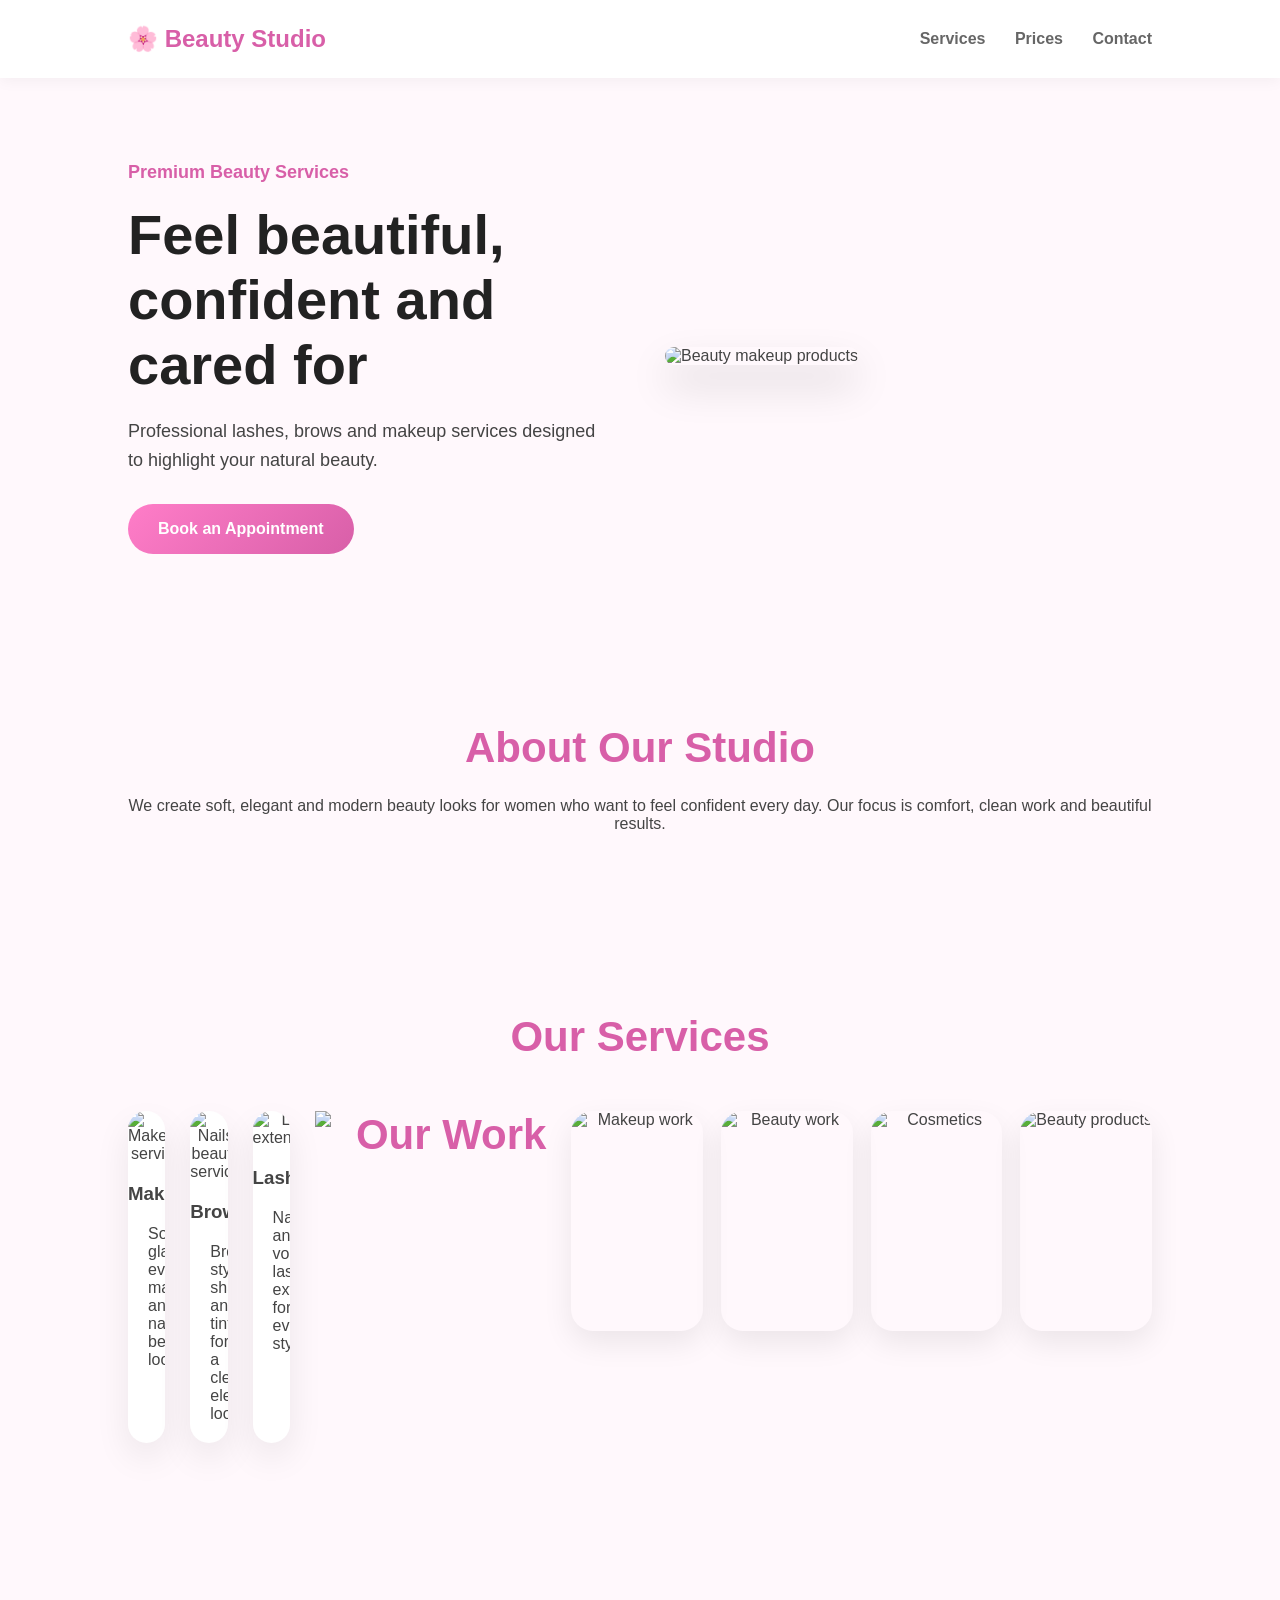
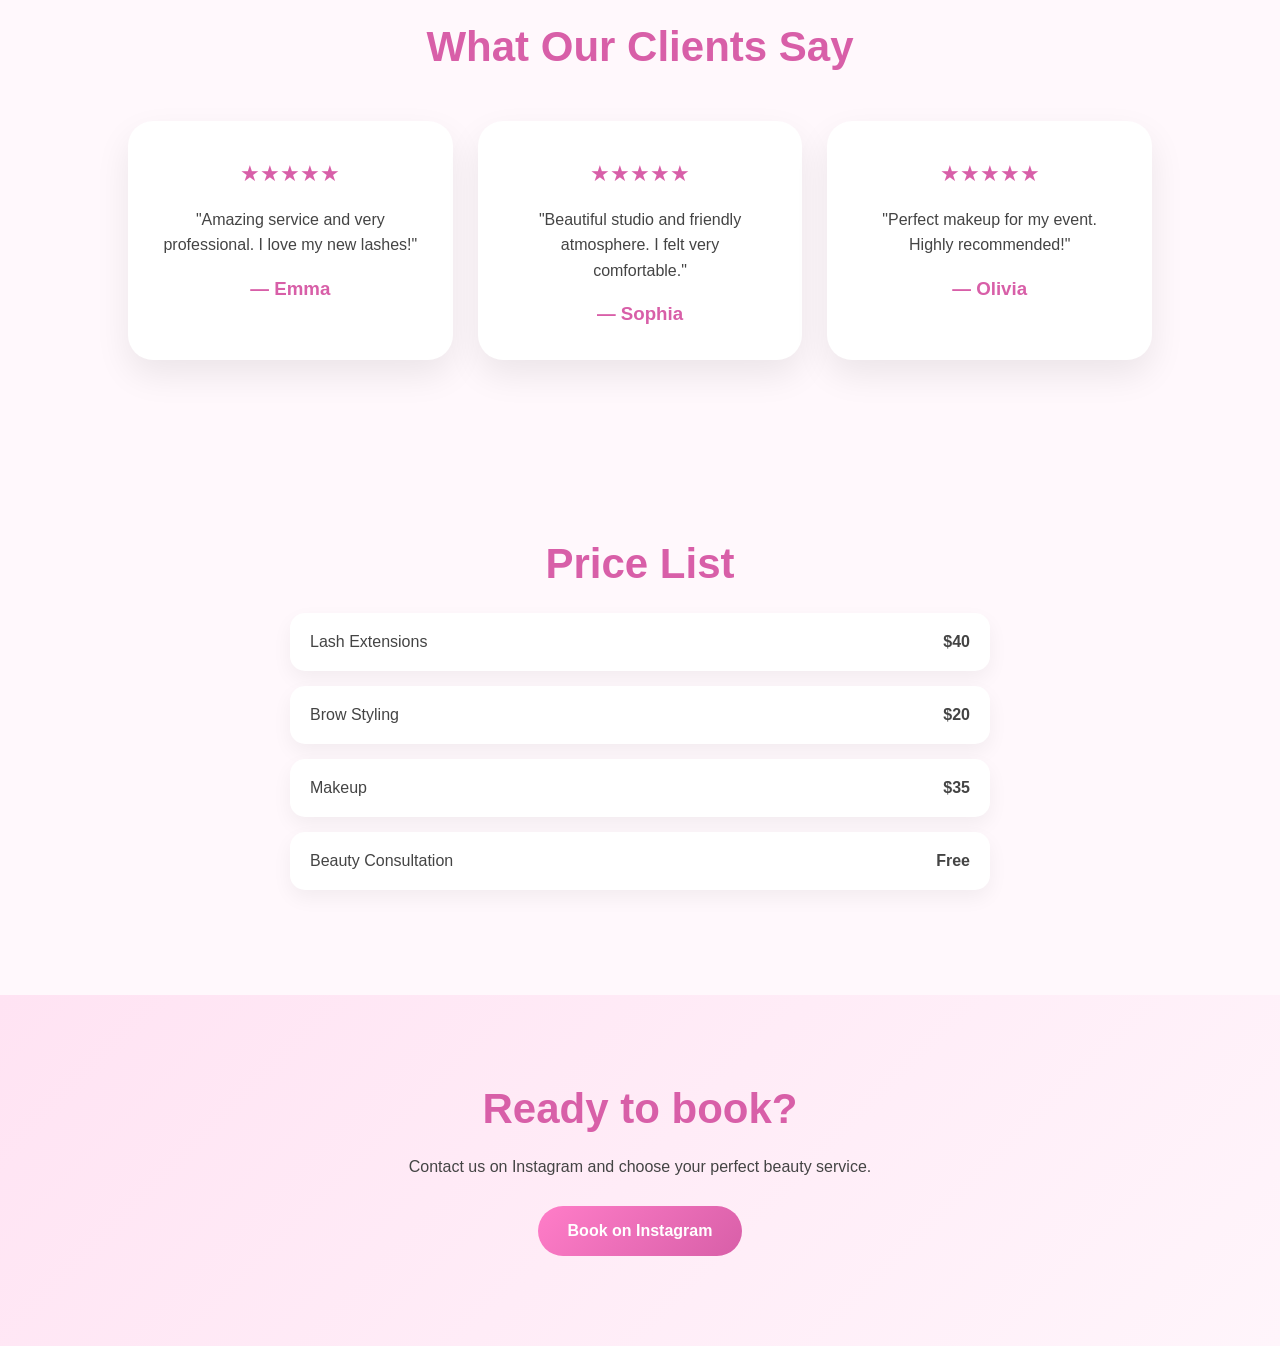
==== beauty.html @ 3b2eaf59 "finish" ====
<!DOCTYPE html>
<html lang="en">
<head>
    <meta charset="UTF-8">
    <meta name="viewport" content="width=device-width, initial-scale=1.0">
    <title>Beauty Studio</title>
    <link rel="stylesheet" href="beauty.css">
</head>

<body>

<header class="navbar">
    <div class="logo">🌸 Beauty Studio</div>

    <nav>
        <a href="#services">Services</a>
        <a href="#prices">Prices</a>
        <a href="#contact">Contact</a>
    </nav>
</header>

<section class="beauty-hero">
    <div class="beauty-text">
        <p class="small-title">Premium Beauty Services</p>
        <h1>Feel beautiful, confident and cared for</h1>
        <p>
            Professional lashes, brows and makeup services designed to highlight your natural beauty.
        </p>
        <a class="main-btn" href="#contact">Book an Appointment</a>
    </div>

    <div class="beauty-image">
        <img src="https://images.unsplash.com/photo-1596462502278-27bfdc403348?auto=format&fit=crop&w=900&q=80" alt="Beauty makeup products">
    </div>
</section>

<section class="about-beauty">
    <h2>About Our Studio</h2>
    <p>
        We create soft, elegant and modern beauty looks for women who want to feel confident every day.
        Our focus is comfort, clean work and beautiful results.
    </p>
</section>

<section class="services-section" id="services">
    <h2>Our Services</h2>

    <div class="service-cards">
        <div class="service-card">
            <img src="https://images.unsplash.com/photo-1512496015851-a90fb38ba796?auto=format&fit=crop&w=700&q=80" alt="Makeup service">
            <h3>Makeup</h3>
            <p>Soft glam, evening makeup and natural beauty looks.</p>
        </div>

        <div class="service-card">
            <img src="https://images.unsplash.com/photo-1604654894610-df63bc536371?auto=format&fit=crop&w=700&q=80" alt="Nails beauty service">
            <h3>Brows</h3>
            <p>Brow styling, shaping and tinting for a clean elegant look.</p>
        </div>

        <div class="service-card">
            <img src="https://www.tufishop.com.ua/images/watermarked/1/detailed/126/567321__11__1qxd-wb.jpg" alt="Lash extensions">
            <h3>Lashes</h3>
            <p>Natural and volume lash extensions for every style.</p>
        </div><img src="https://www.google.com/imgres?q=наращивание%20ресниц&imgurl=http%3A%
    </div>
</section>

<section class="work-section">
    <h2>Our Work</h2>

    <div class="work-gallery">
        <img src="https://images.unsplash.com/photo-1516975080664-ed2fc6a32937?auto=format&fit=crop&w=700&q=80" alt="Makeup work">
        <img src="https://images.unsplash.com/photo-1519415510236-718bdfcd89c8?auto=format&fit=crop&w=700&q=80" alt="Beauty work">
        <img src="https://images.unsplash.com/photo-1522335789203-aabd1fc54bc9?auto=format&fit=crop&w=700&q=80" alt="Cosmetics">
        <img src="https://images.unsplash.com/photo-1596462502278-27bfdc403348?auto=format&fit=crop&w=700&q=80" alt="Beauty products">
    </div>
</section>

<section class="reviews-section">
    <h2>What Our Clients Say</h2>

    <div class="review-cards">
        <div class="review-card">
            <p class="stars">★★★★★</p>
            <p>"Amazing service and very professional. I love my new lashes!"</p>
            <h3>— Emma</h3>
        </div>

        <div class="review-card">
            <p class="stars">★★★★★</p>
            <p>"Beautiful studio and friendly atmosphere. I felt very comfortable."</p>
            <h3>— Sophia</h3>
        </div>

        <div class="review-card">
            <p class="stars">★★★★★</p>
            <p>"Perfect makeup for my event. Highly recommended!"</p>
            <h3>— Olivia</h3>
        </div>
    </div>
</section>

<section class="prices-section" id="prices">
    <h2>Price List</h2>

    <div class="price-list">
        <div>
            <span>Lash Extensions</span>
            <strong>$40</strong>
        </div>

        <div>
            <span>Brow Styling</span>
            <strong>$20</strong>
        </div>

        <div>
            <span>Makeup</span>
            <strong>$35</strong>
        </div>

        <div>
            <span>Beauty Consultation</span>
            <strong>Free</strong>
        </div>
    </div>
</section>

<section class="contact-section" id="contact">
    <h2>Ready to book?</h2>
    <p>Contact us on Instagram and choose your perfect beauty service.</p>
    <a class="main-btn" href="#">Book on Instagram</a>
</section>

</body>
</html>
---- beauty.css ----
* {
    margin: 0;
    padding: 0;
    box-sizing: border-box;
}

body {
    font-family: Arial, sans-serif;
    background: #fff8fc;
    color: #444;
}

.navbar {
    display: flex;
    justify-content: space-between;
    align-items: center;
    padding: 25px 10%;
    background: white;
    position: sticky;
    top: 0;
    box-shadow: 0 2px 15px rgba(0,0,0,0.05);
}

.logo {
    font-size: 24px;
    font-weight: bold;
    color: #d85fa8;
}

.navbar a {
    text-decoration: none;
    margin-left: 25px;
    color: #666;
    font-weight: bold;
}

.beauty-hero {
    display: flex;
    align-items: center;
    justify-content: space-between;
    padding: 80px 10%;
    gap: 50px;
}

.beauty-text {
    flex: 1;
}

.small-title {
    color: #d85fa8;
    font-weight: bold;
    margin-bottom: 15px;
}

.beauty-text h1 {
    font-size: 56px;
    margin-bottom: 20px;
    color: #222;
}

.beauty-text p {
    font-size: 18px;
    line-height: 1.6;
}

.beauty-image {
    flex: 1;
}

.beauty-image img {
    width: 100%;
    border-radius: 30px;
    box-shadow: 0 20px 40px rgba(0,0,0,0.15);
}

.main-btn {
    display: inline-block;
    margin-top: 30px;
    padding: 16px 30px;
    background: linear-gradient(135deg,#ff7dc8,#d85fa8);
    color: white;
    text-decoration: none;
    border-radius: 40px;
    font-weight: bold;
    transition: 0.3s;
}

.main-btn:hover {
    transform: translateY(-4px);
    box-shadow: 0 15px 30px rgba(216, 95, 168, 0.35);
}

.about-beauty,
.services-section,
.prices-section,
.contact-section {
    padding: 90px 10%;
    text-align: center;
}

.about-beauty h2,
.services-section h2,
.prices-section h2,
.contact-section h2 {
    font-size: 42px;
    margin-bottom: 25px;
    color: #d85fa8;
}

.service-cards {
    display: flex;
    gap: 25px;
    margin-top: 50px;
}

.service-card {
    background: white;
    border-radius: 25px;
    overflow: hidden;
    box-shadow: 0 15px 35px rgba(0,0,0,0.08);
    flex: 1;
    transition: 0.3s;
}

.service-card:hover {
    transform: translateY(-15px) scale(1.03);
    box-shadow: 0 25px 45px rgba(216, 95, 168, 0.25);
}

.service-card img {
    width: 100%;
    height: 250px;
    object-fit: cover;
}

.service-card h3 {
    margin-top: 20px;
}

.service-card p {
    padding: 20px;
}

.price-list {
    max-width: 700px;
    margin: auto;
}

.price-list div {
    display: flex;
    justify-content: space-between;
    background: white;
    padding: 20px;
    margin: 15px 0;
    border-radius: 15px;
    box-shadow: 0 8px 20px rgba(0,0,0,0.05);
}

.contact-section {
    background: linear-gradient(135deg,#ffe3f3,#fff5fb);
}

.reviews-section {
    padding: 90px 10%;
    background: #fff8fc;
    text-align: center;
}

.reviews-section h2 {
    font-size: 42px;
    margin-bottom: 50px;
    color: #d85fa8;
}

.review-cards {
    display: flex;
    gap: 25px;
}

.review-card {
    background: white;
    padding: 35px;
    border-radius: 25px;
    box-shadow: 0 15px 35px rgba(0,0,0,0.08);
    flex: 1;
}

.stars {
    color: #d85fa8;
    font-size: 22px;
    margin-bottom: 15px;
}

.review-card p {
    line-height: 1.6;
}

.review-card h3 {
    margin-top: 20px;
    color: #d85fa8;
}

.work-section {
    padding: 90px 10%;
    text-align: center;
    background: white;
}

.work-section h2 {
    font-size: 42px;
    margin-bottom: 40px;
    color: #d85fa8;
}

.work-gallery {
    display: grid;
    grid-template-columns: repeat(4, 1fr);
    gap: 18px;
}

.work-gallery img {
    width: 100%;
    height: 220px;
    object-fit: cover;
    border-radius: 22px;
    box-shadow: 0 12px 30px rgba(0,0,0,0.08);
    transition: 0.3s;
}

.work-gallery img:hover {
    transform: scale(1.05);
}

@media (max-width: 900px) 
{

    .beauty-hero {
        flex-direction: column;
        text-align: center;
    }

    .service-cards {
        flex-direction: column;
    }

    .beauty-text h1 {
        font-size: 40px;
    }

    .navbar {
        flex-direction: column;
        gap: 15px;
    }
    .review-cards {
    flex-direction: column;
}
.work-gallery {
    grid-template-columns: 1fr;
}
}
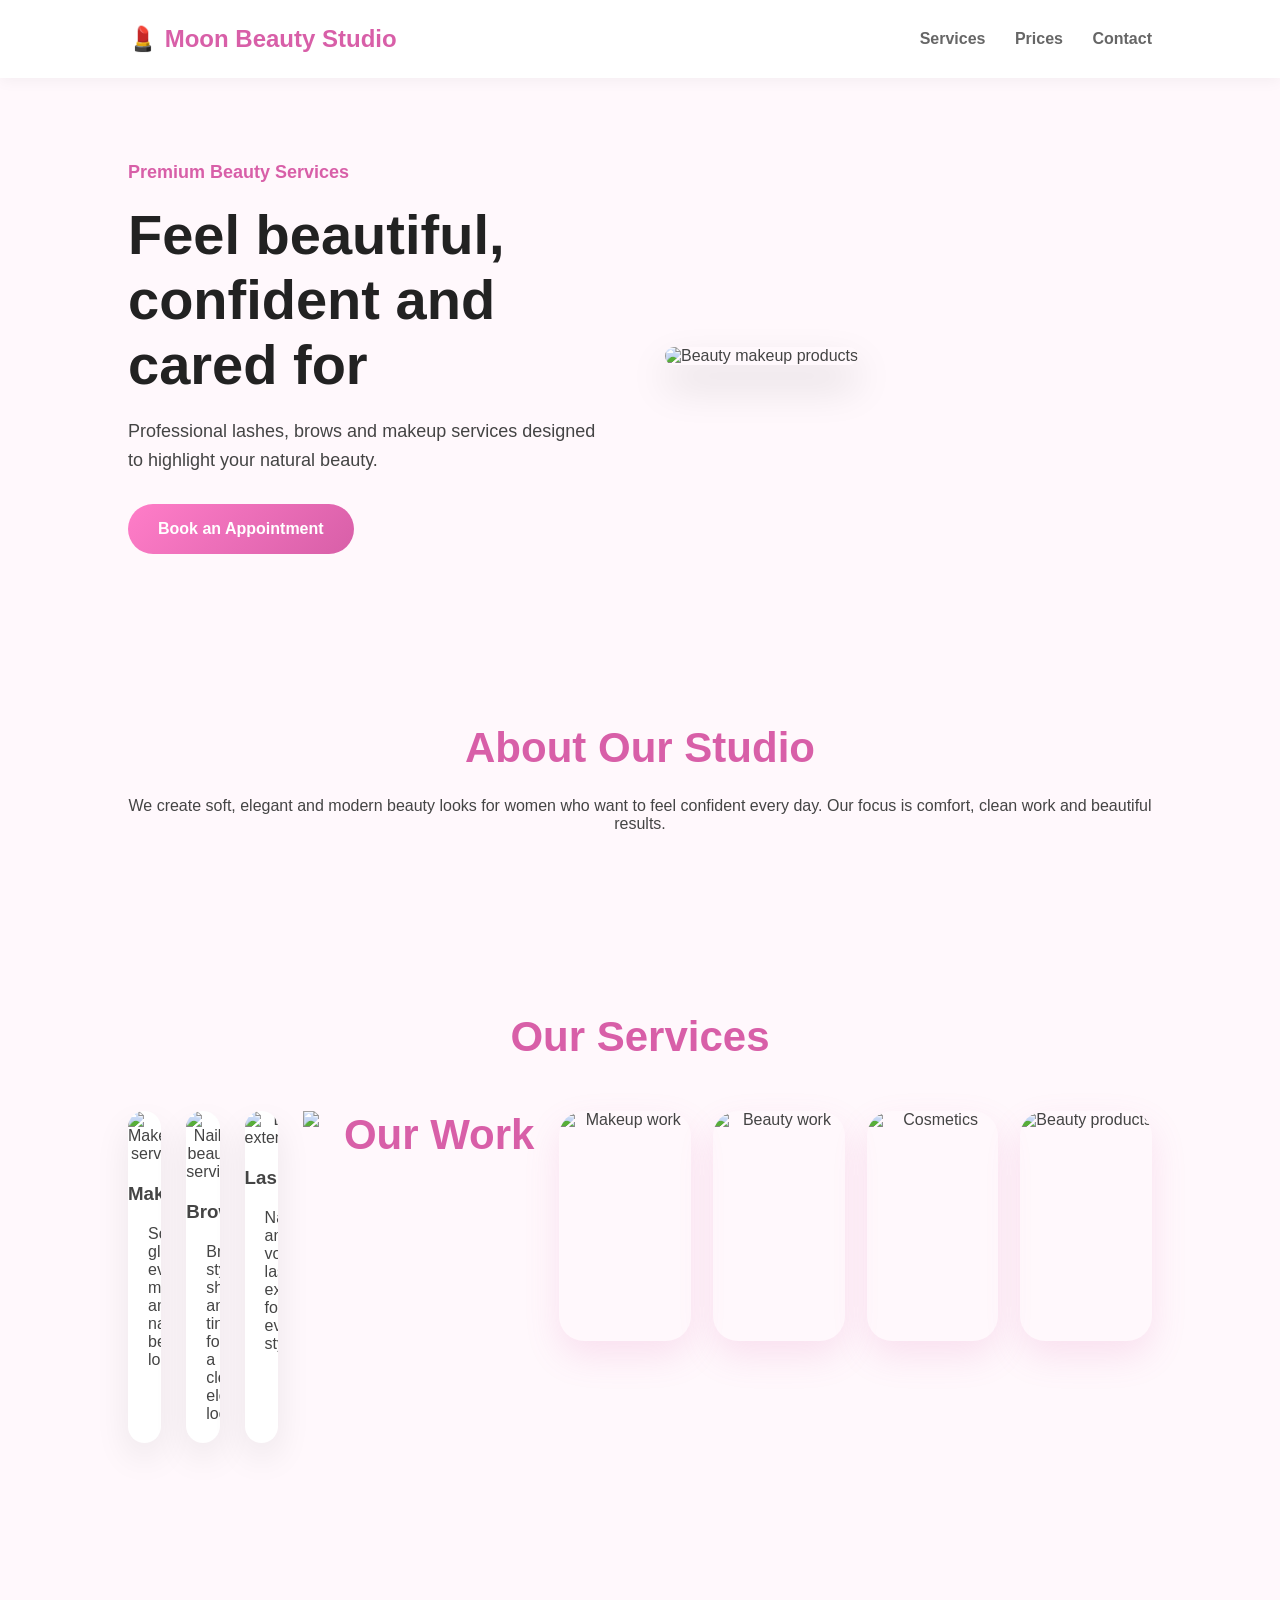
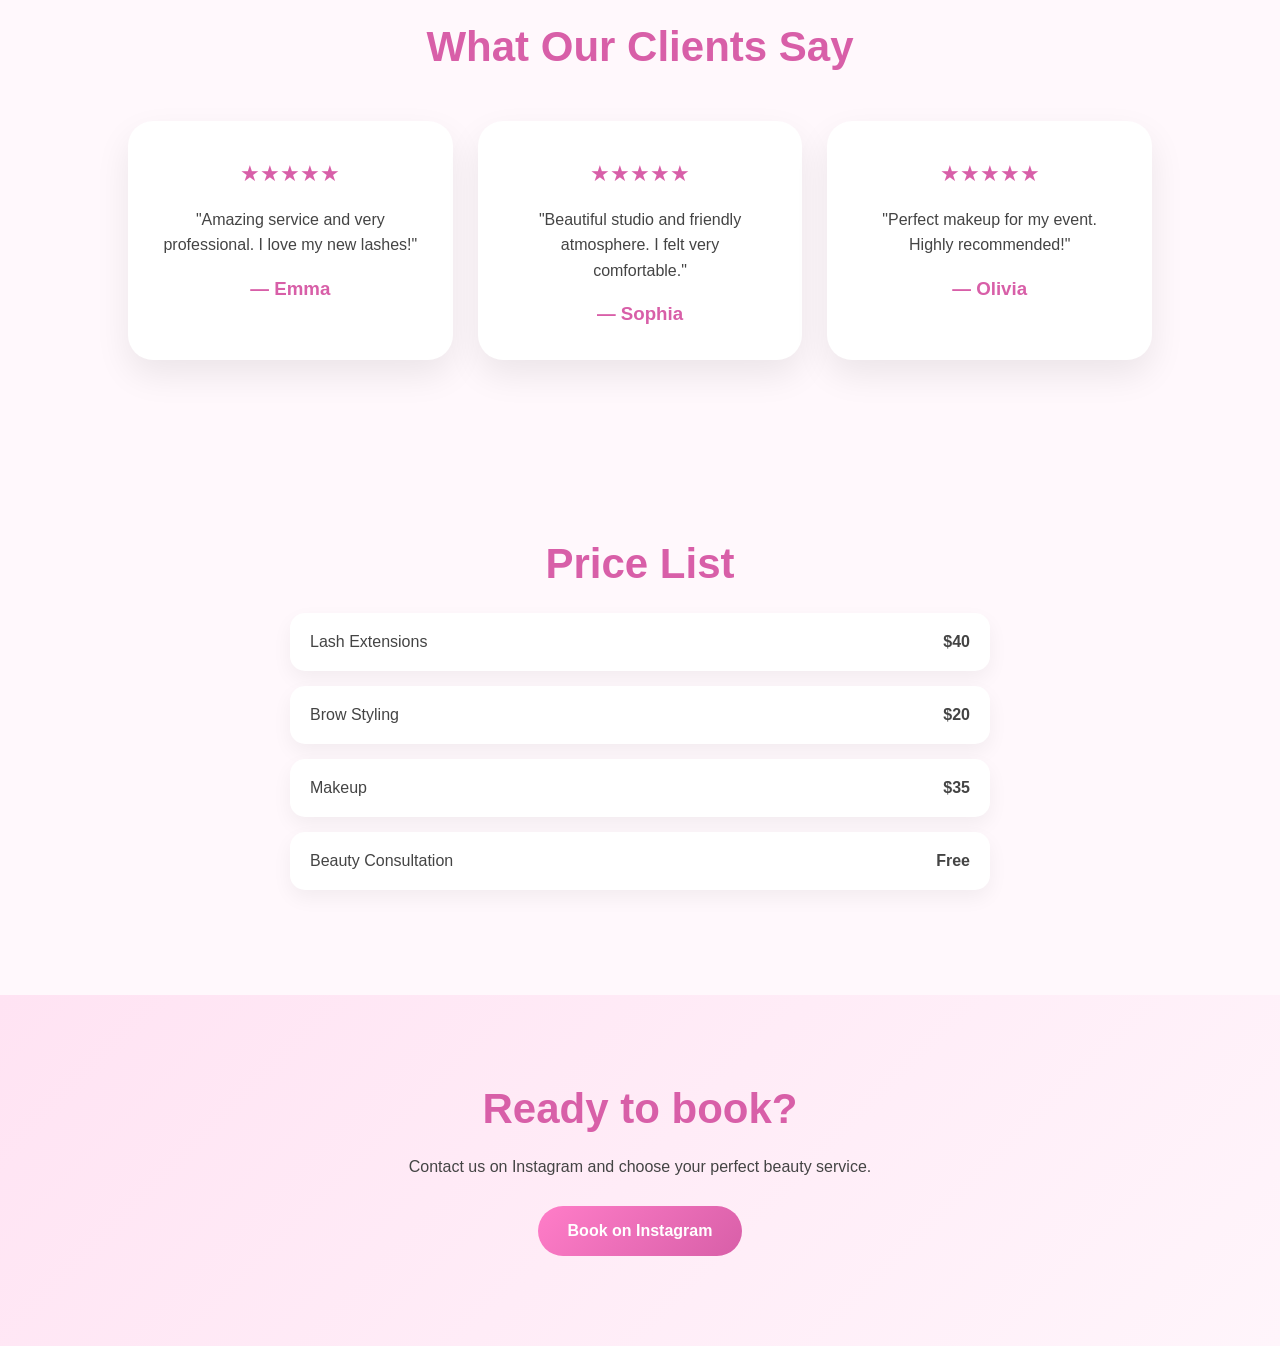
==== commit 5e05e133: "logo" ====
--- a/beauty.html
+++ b/beauty.html
@@ -10,7 +10,10 @@
 <body>
 
 <header class="navbar">
-    <div class="logo">🌸 Beauty Studio</div>
+   <div class="logo">
+    <span class="logo-icon">💄</span>
+    <span>Moon Beauty Studio</span>
+</div>
 
     <nav>
         <a href="#services">Services</a>
--- a/beauty.css
+++ b/beauty.css
@@ -204,6 +204,7 @@
     padding: 90px 10%;
     text-align: center;
     background: white;
+    overflow: hidden;
 }
 
 .work-section h2 {
@@ -213,17 +214,19 @@
 }
 
 .work-gallery {
+    max-width: 1000px;
+    margin: 0 auto;
     display: grid;
     grid-template-columns: repeat(4, 1fr);
-    gap: 18px;
+    gap: 22px;
 }
 
 .work-gallery img {
     width: 100%;
-    height: 220px;
+    height: 230px;
     object-fit: cover;
-    border-radius: 22px;
-    box-shadow: 0 12px 30px rgba(0,0,0,0.08);
+    border-radius: 25px;
+    box-shadow: 0 15px 35px rgba(216, 95, 168, 0.15);
     transition: 0.3s;
 }
 
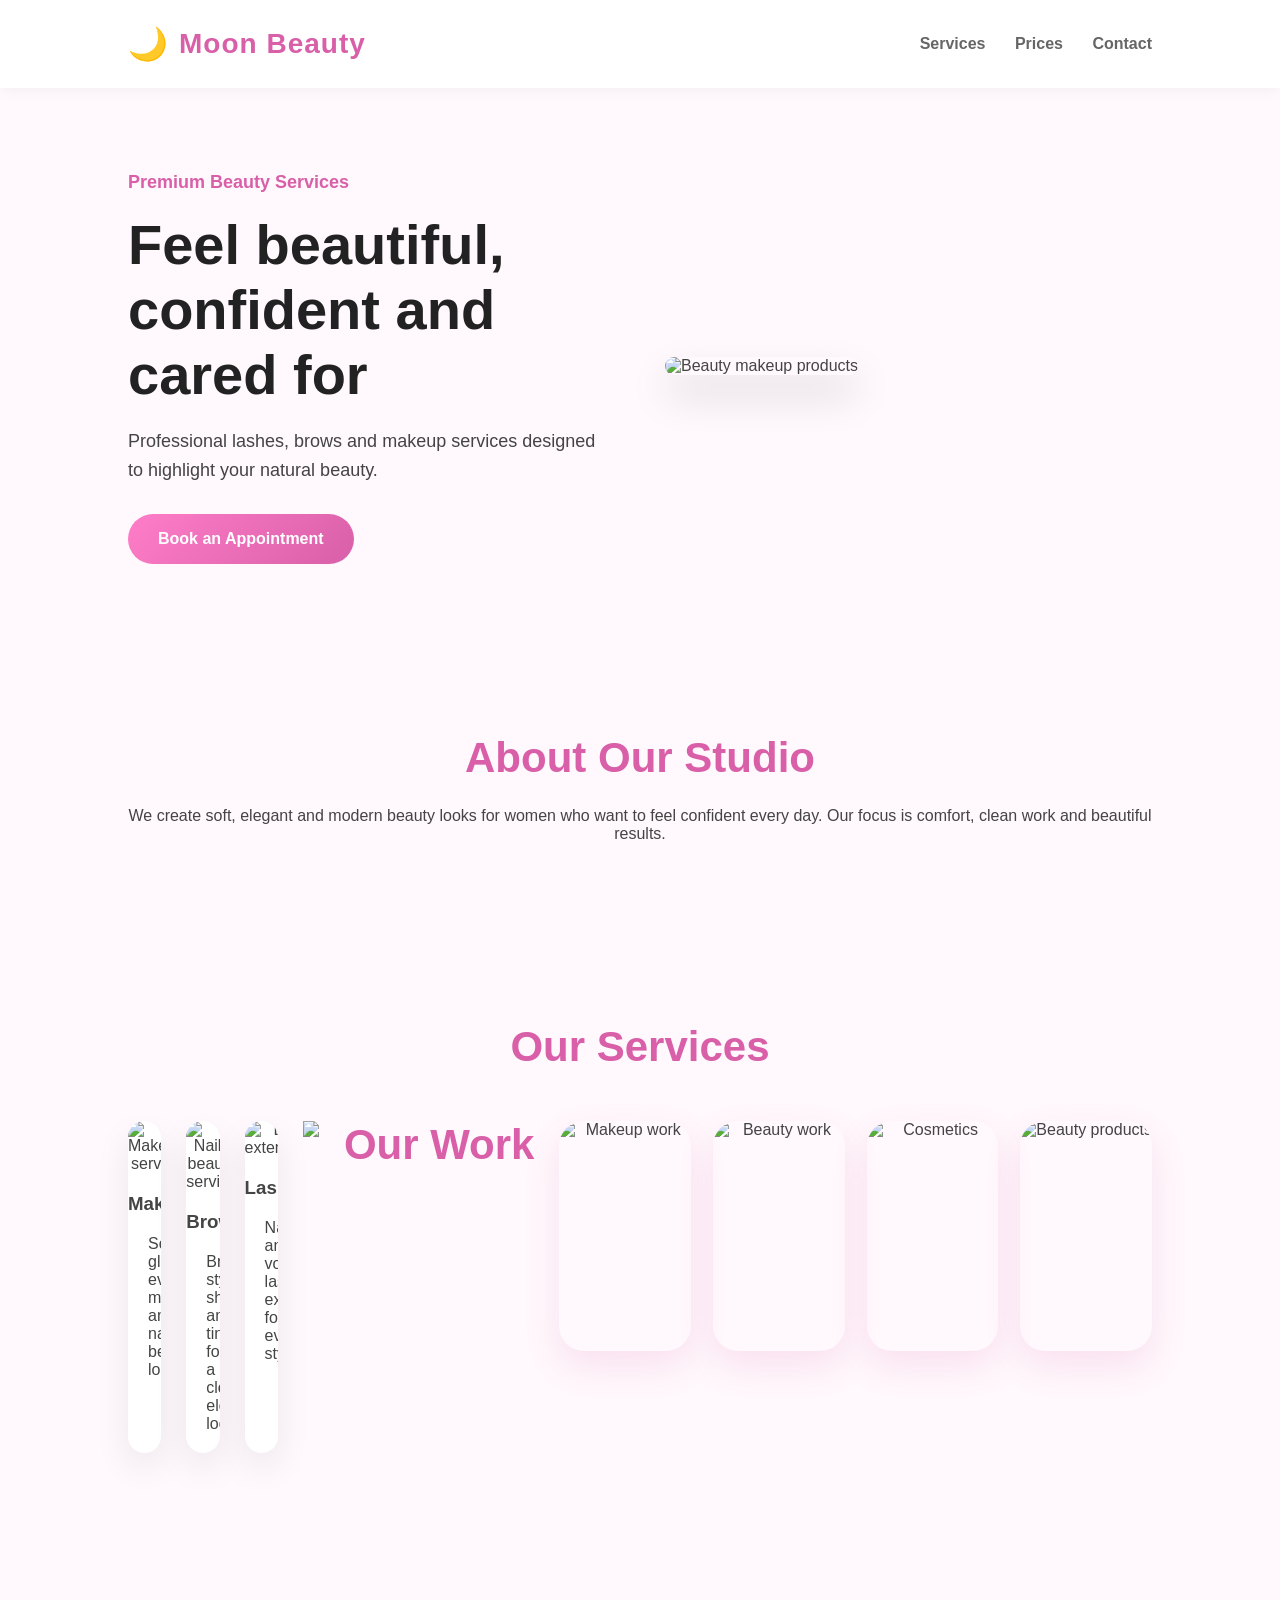
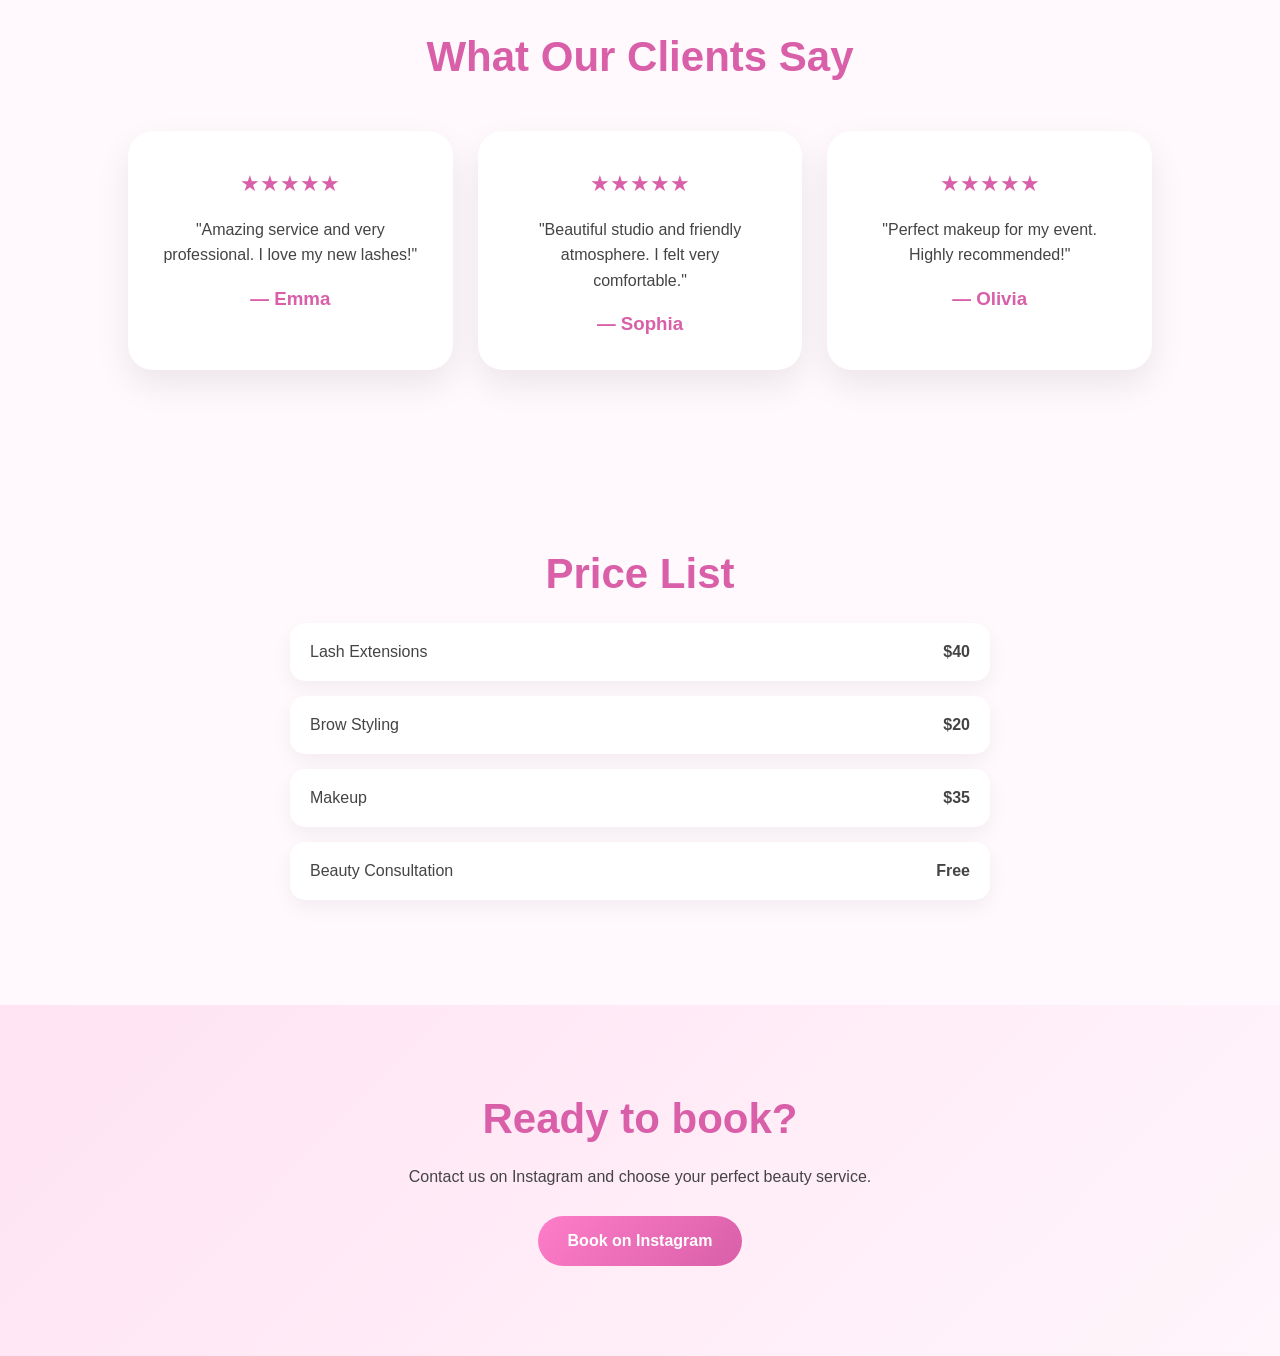
==== commit 5a99c4f1: "logo" ====
--- a/beauty.html
+++ b/beauty.html
@@ -11,8 +11,8 @@
 
 <header class="navbar">
    <div class="logo">
-    <span class="logo-icon">💄</span>
-    <span>Moon Beauty Studio</span>
+    <span class="logo-icon">🌙</span>
+    <span>Moon Beauty</span>
 </div>
 
     <nav>
--- a/beauty.css
+++ b/beauty.css
@@ -22,9 +22,19 @@
 }
 
 .logo {
-    font-size: 24px;
-    font-weight: bold;
-    color: #d85fa8;
+    display: flex;
+    align-items: center;
+    gap: 10px;
+
+    font-size: 28px;
+    font-weight: 700;
+    color: #d85fa8;
+
+    letter-spacing: 1px;
+}
+
+.logo-icon {
+    font-size: 32px;
 }
 
 .navbar a {
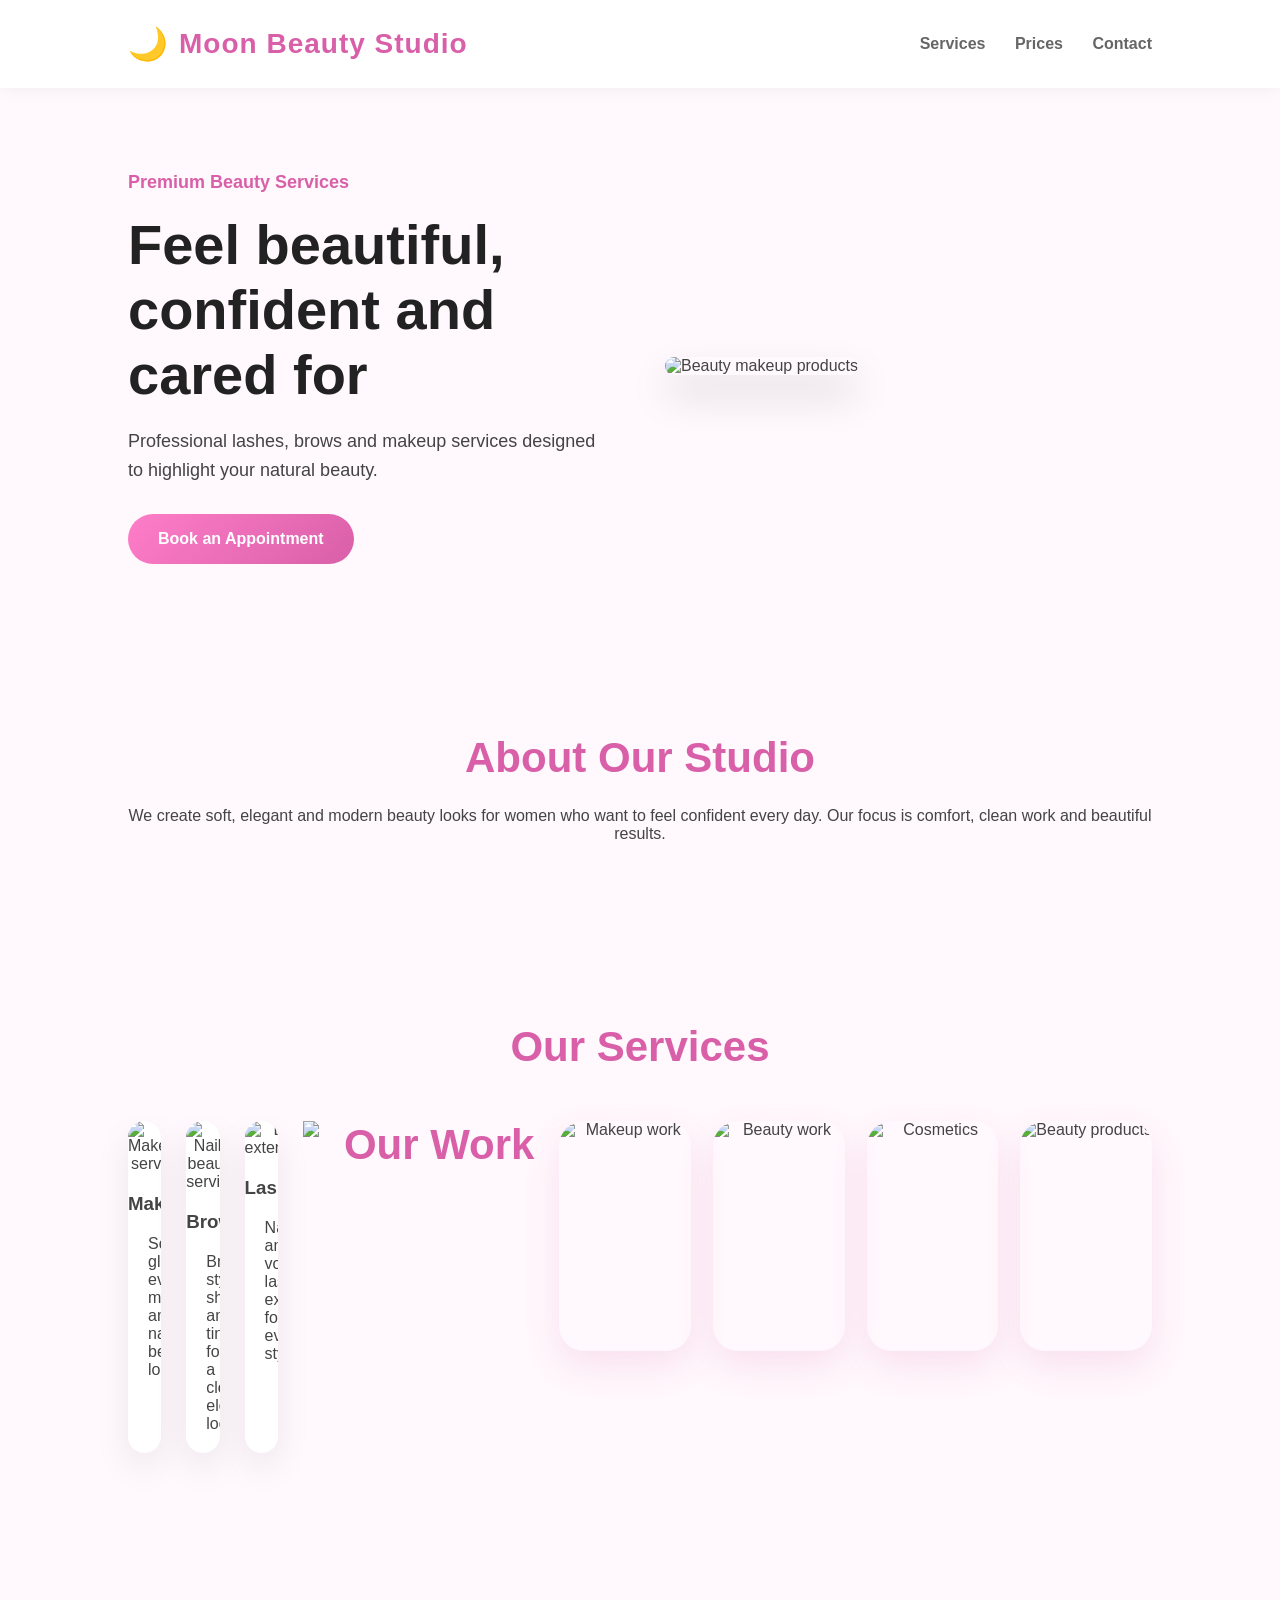
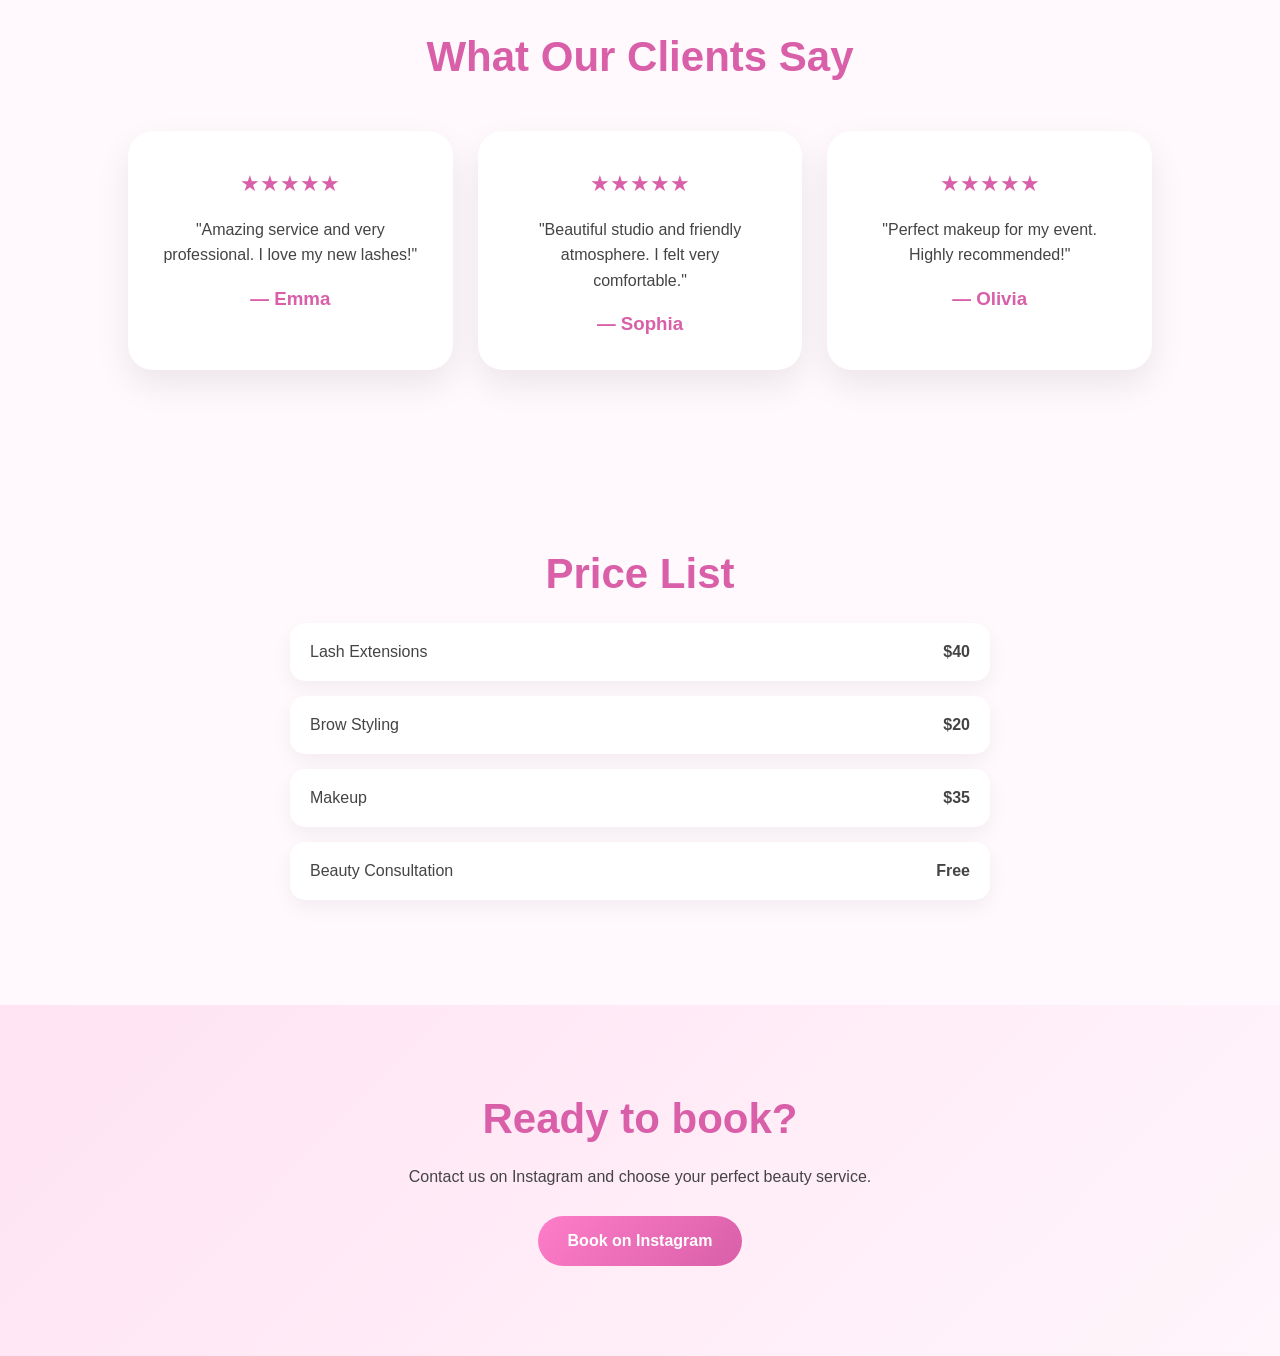
==== commit 3c00f7f2: "Update logo" ====
--- a/beauty.html
+++ b/beauty.html
@@ -12,7 +12,7 @@
 <header class="navbar">
    <div class="logo">
     <span class="logo-icon">🌙</span>
-    <span>Moon Beauty</span>
+    <span>Moon Beauty Studio</span>
 </div>
 
     <nav>
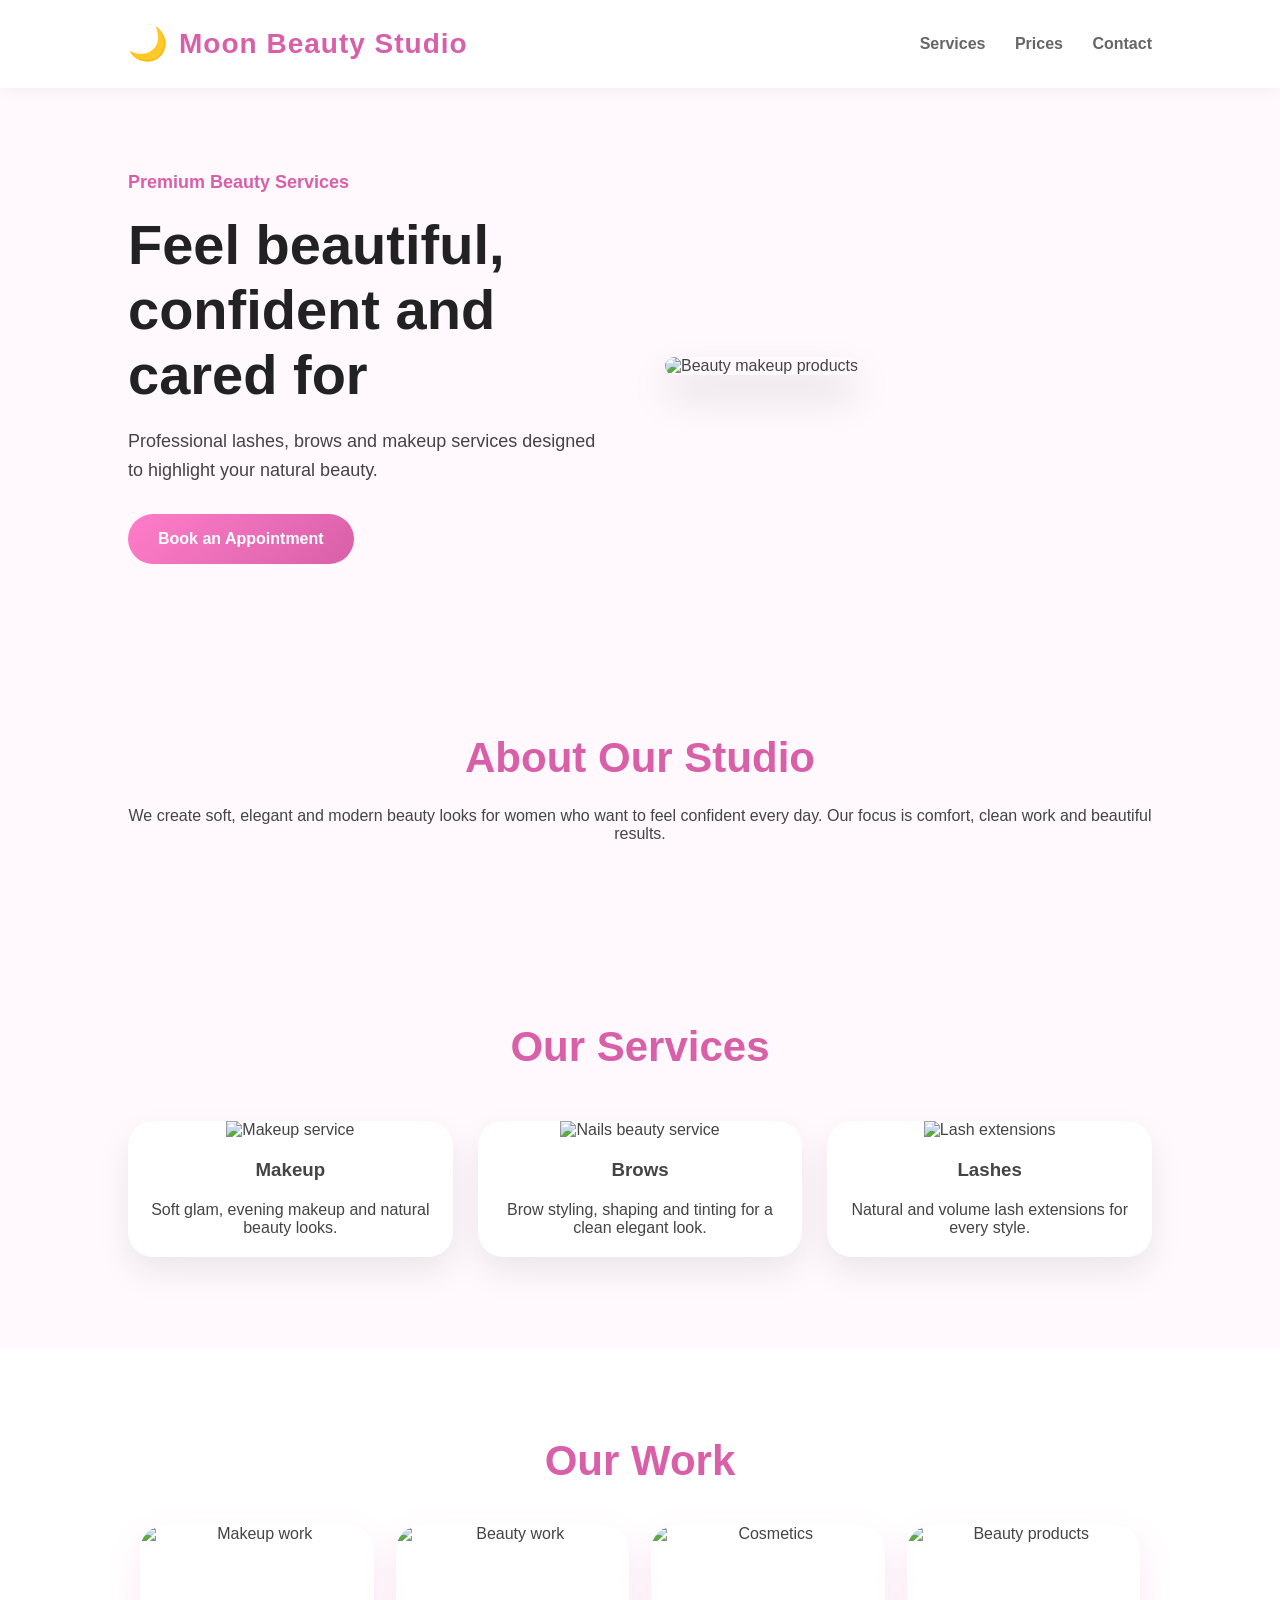
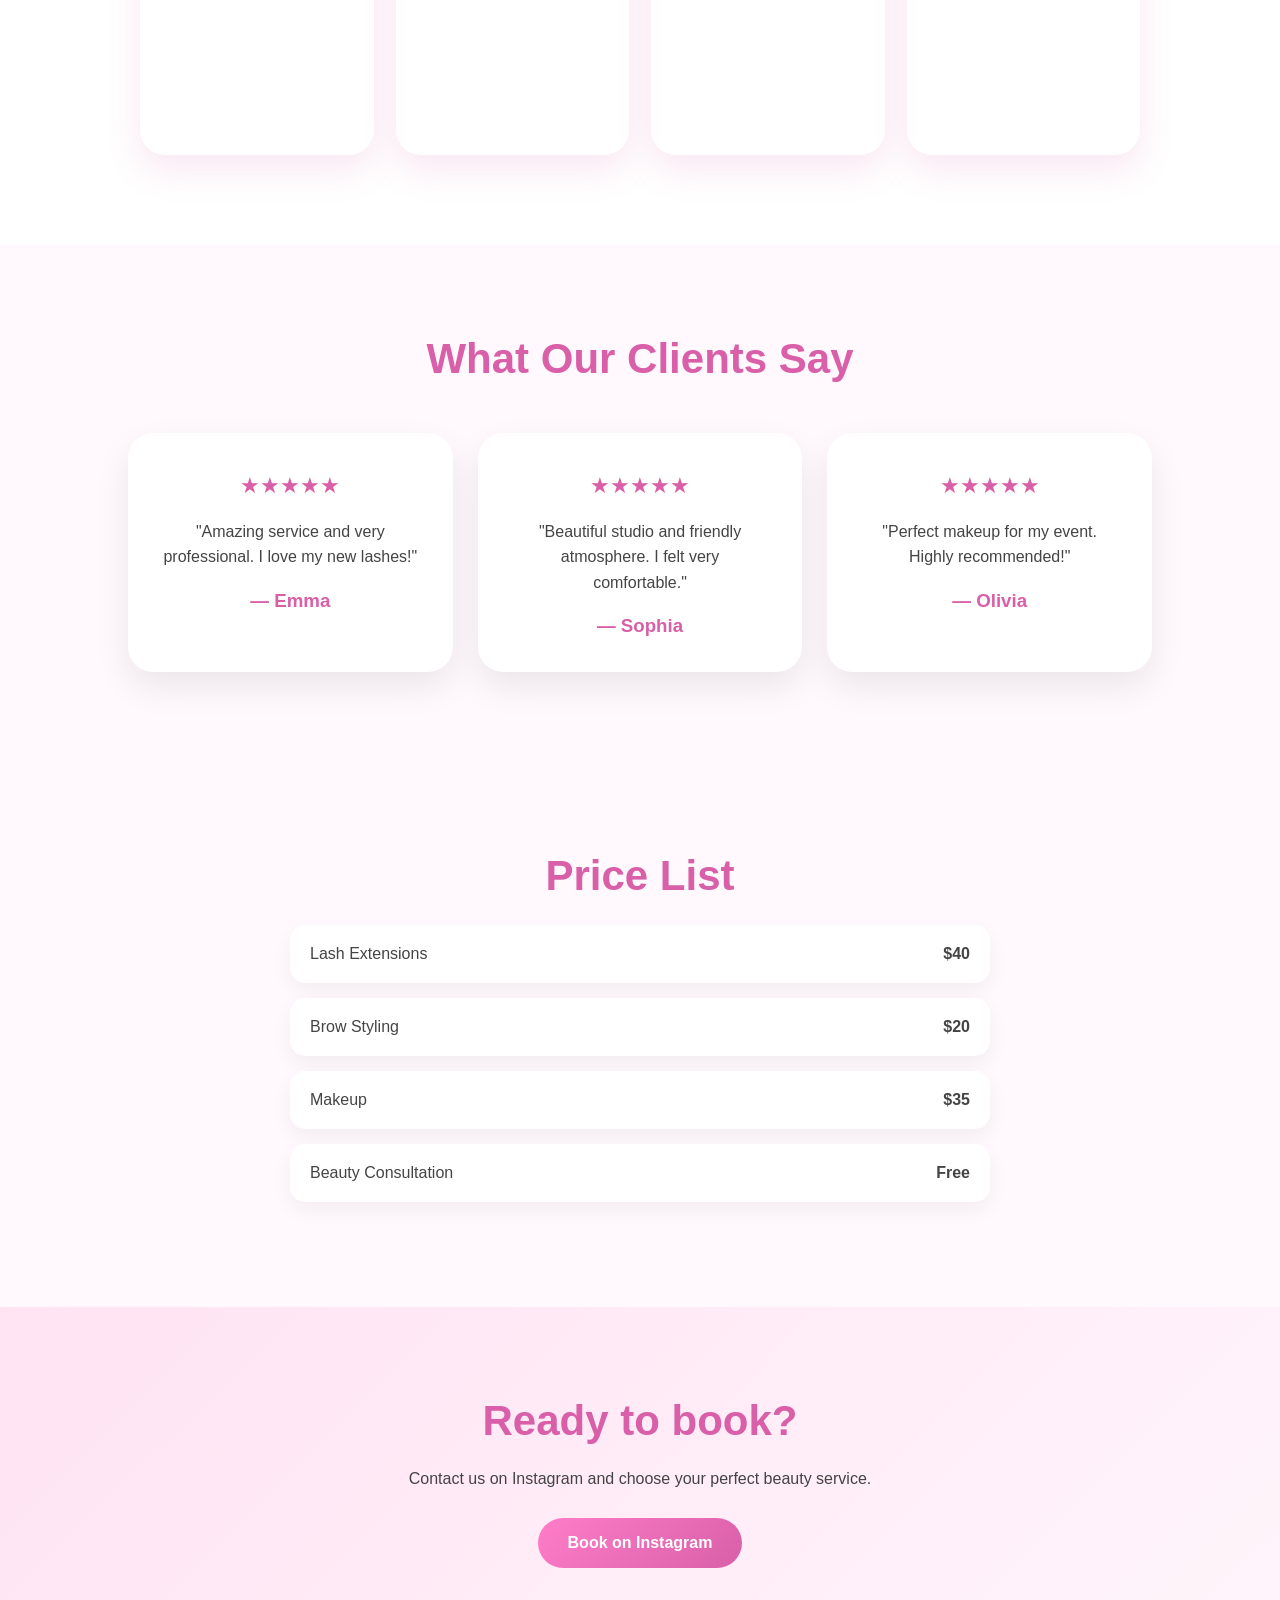
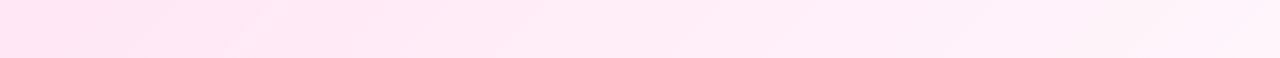
==== commit 0235acc0: "Finish gallery" ====
--- a/beauty.html
+++ b/beauty.html
@@ -65,7 +65,7 @@
             <img src="https://www.tufishop.com.ua/images/watermarked/1/detailed/126/567321__11__1qxd-wb.jpg" alt="Lash extensions">
             <h3>Lashes</h3>
             <p>Natural and volume lash extensions for every style.</p>
-        </div><img src="https://www.google.com/imgres?q=наращивание%20ресниц&imgurl=http%3A%
+
     </div>
 </section>
 
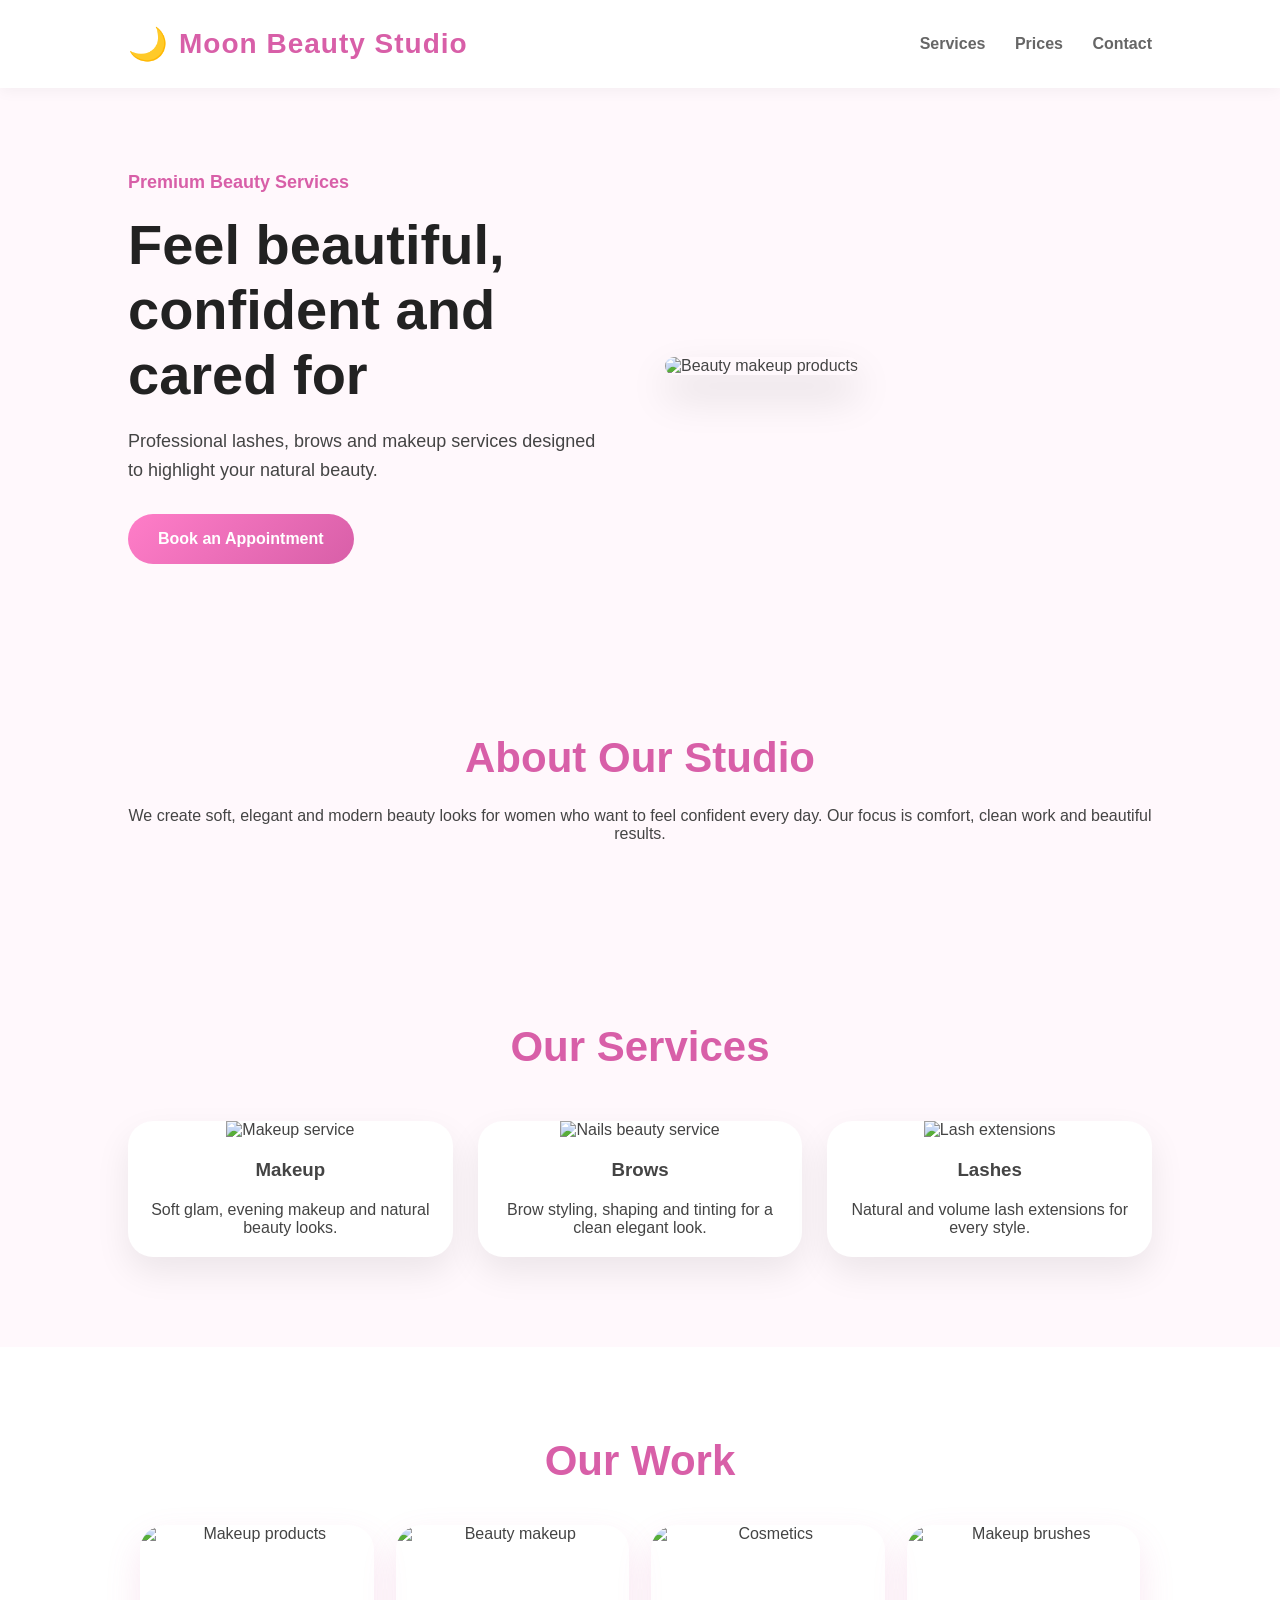
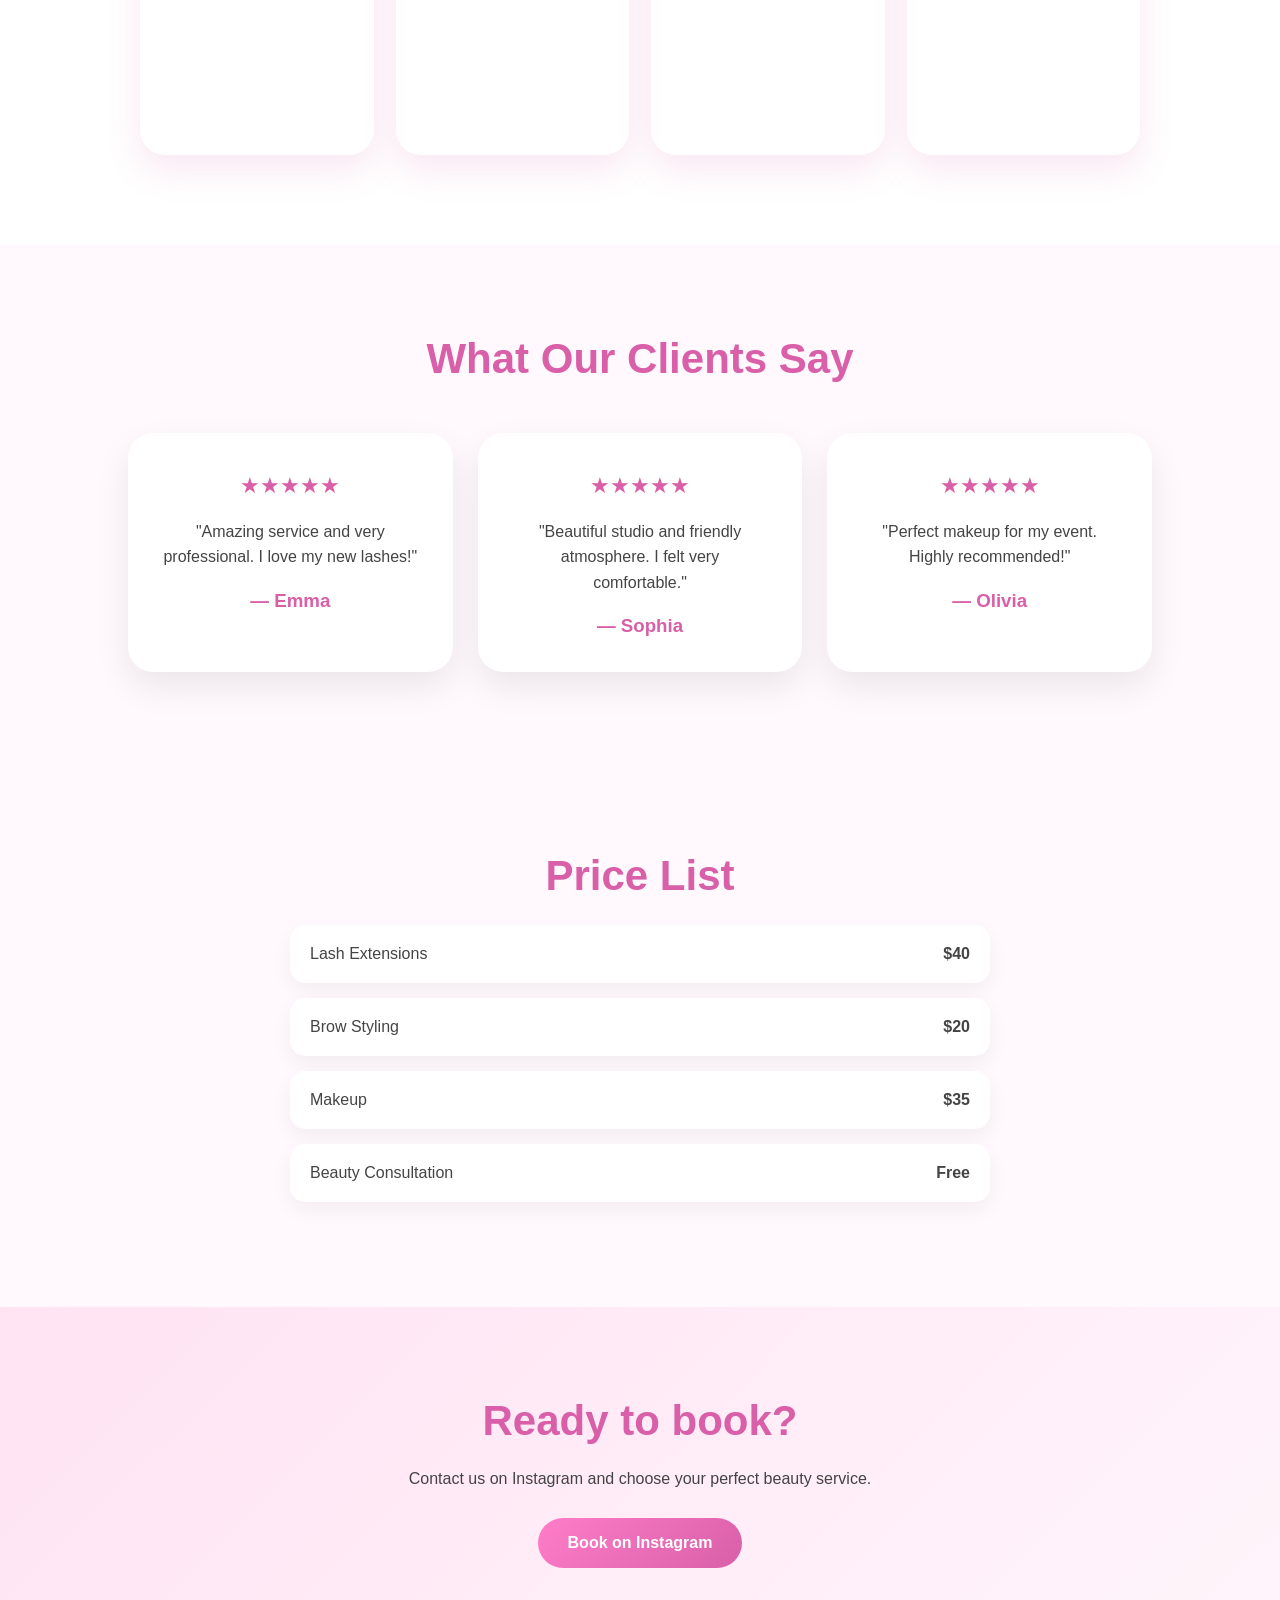
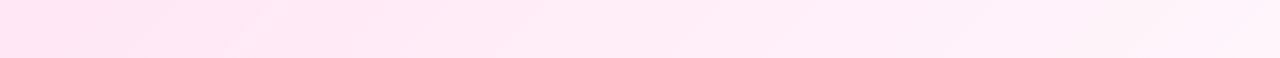
==== commit 6731db3b: "Fix work gallery images" ====
--- a/beauty.html
+++ b/beauty.html
@@ -72,12 +72,12 @@
 <section class="work-section">
     <h2>Our Work</h2>
 
-    <div class="work-gallery">
-        <img src="https://images.unsplash.com/photo-1516975080664-ed2fc6a32937?auto=format&fit=crop&w=700&q=80" alt="Makeup work">
-        <img src="https://images.unsplash.com/photo-1519415510236-718bdfcd89c8?auto=format&fit=crop&w=700&q=80" alt="Beauty work">
-        <img src="https://images.unsplash.com/photo-1522335789203-aabd1fc54bc9?auto=format&fit=crop&w=700&q=80" alt="Cosmetics">
-        <img src="https://images.unsplash.com/photo-1596462502278-27bfdc403348?auto=format&fit=crop&w=700&q=80" alt="Beauty products">
-    </div>
+ <div class="work-gallery">
+    <img src="https://images.unsplash.com/photo-1522335789203-aabd1fc54bc9?auto=format&fit=crop&w=700&q=80" alt="Makeup products">
+    <img src="https://images.unsplash.com/photo-1516975080664-ed2fc6a32937?auto=format&fit=crop&w=700&q=80" alt="Beauty makeup">
+    <img src="https://images.unsplash.com/photo-1596462502278-27bfdc403348?auto=format&fit=crop&w=700&q=80" alt="Cosmetics">
+    <img src="https://images.unsplash.com/photo-1512496015851-a90fb38ba796?auto=format&fit=crop&w=700&q=80" alt="Makeup brushes">
+</div>
 </section>
 
 <section class="reviews-section">
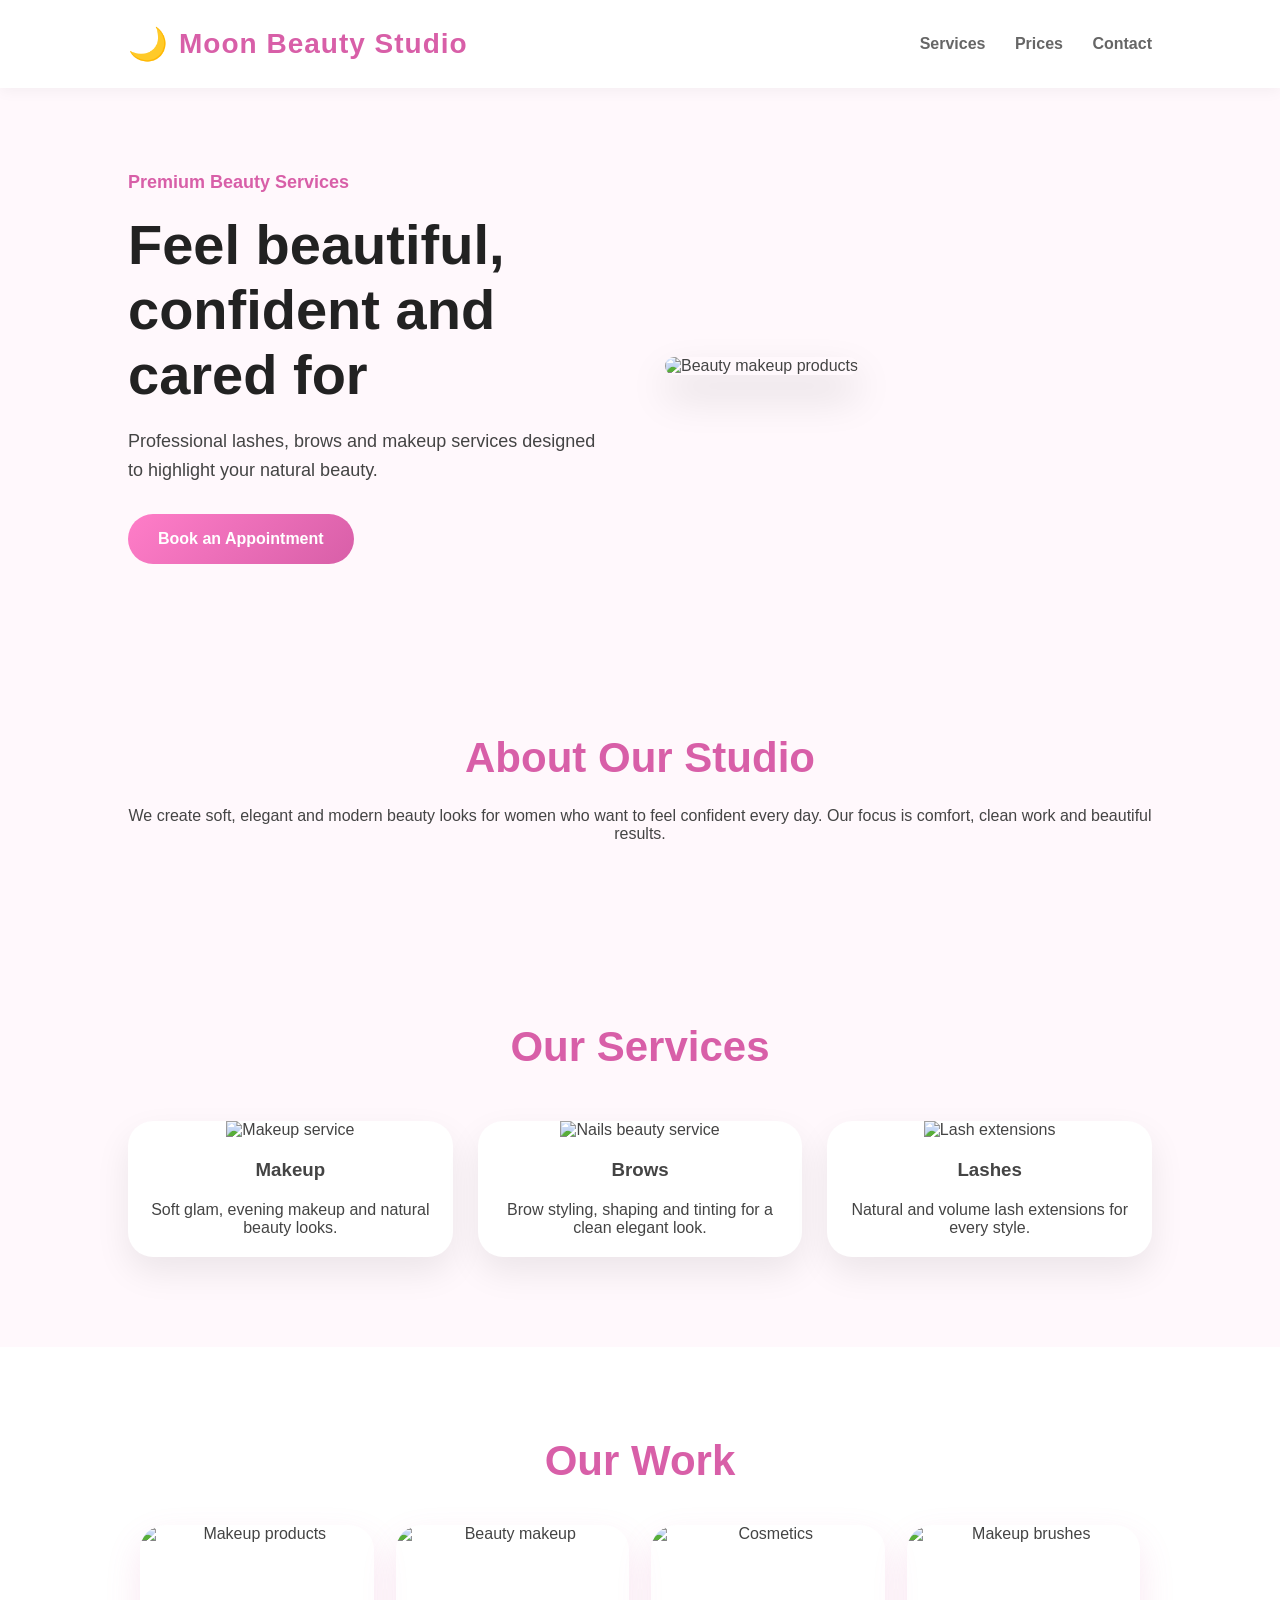
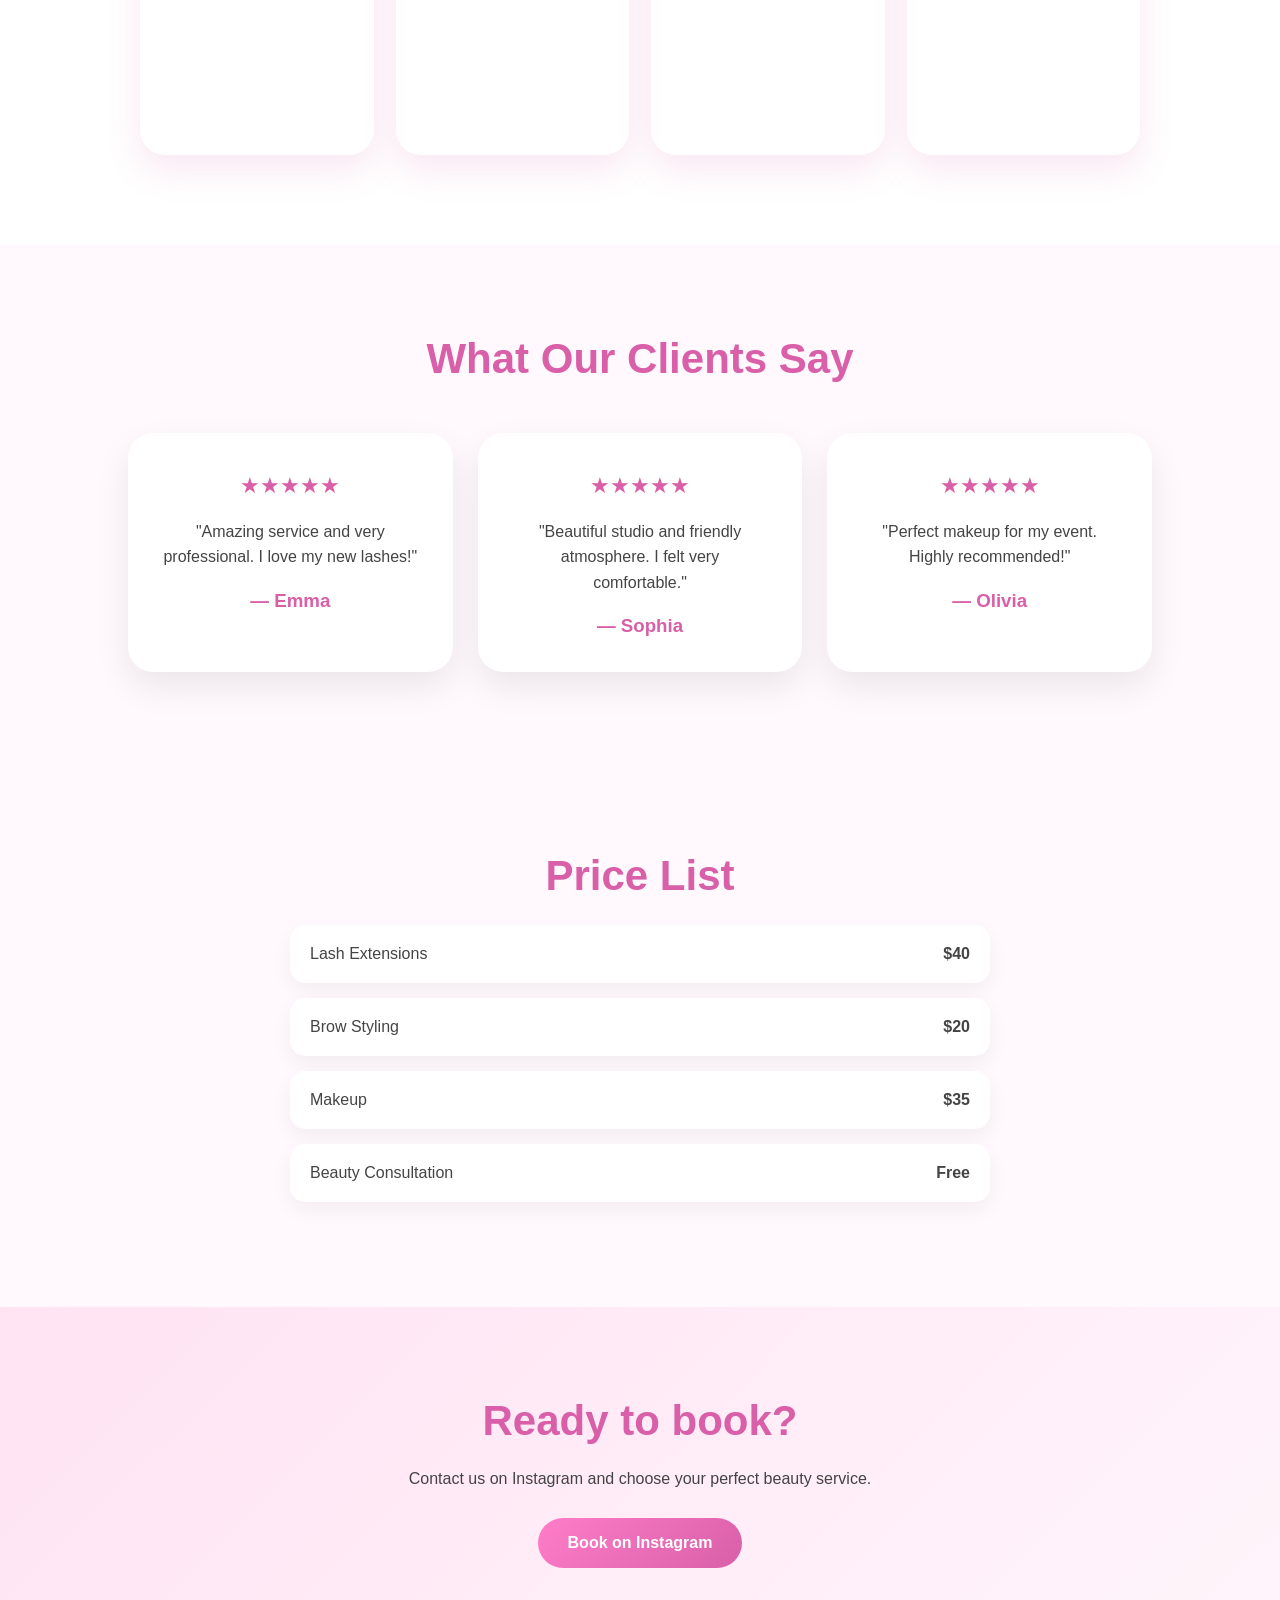
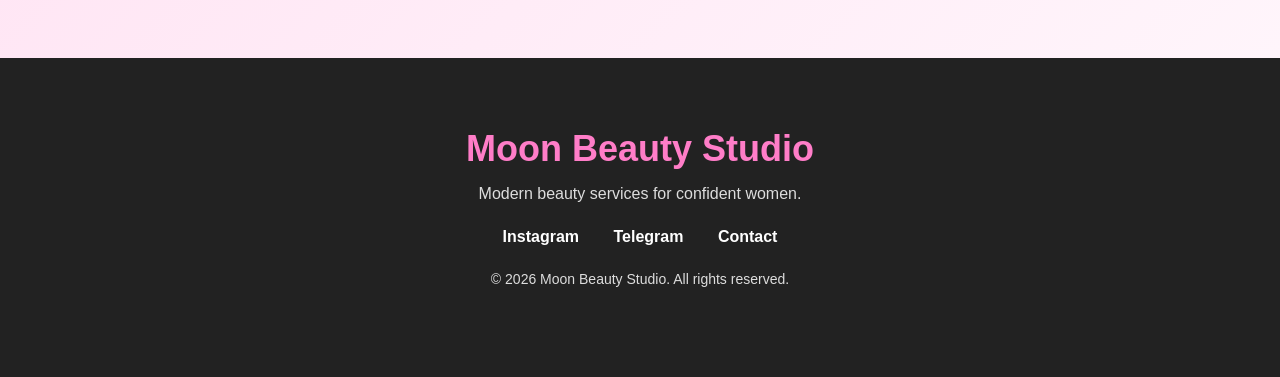
==== commit 9262fa52: "Add footer" ====
--- a/beauty.html
+++ b/beauty.html
@@ -136,5 +136,18 @@
     <a class="main-btn" href="#">Book on Instagram</a>
 </section>
 
+<footer class="footer">
+    <h2>Moon Beauty Studio</h2>
+    <p>Modern beauty services for confident women.</p>
+
+    <div class="footer-links">
+        <a href="#">Instagram</a>
+        <a href="#">Telegram</a>
+        <a href="#">Contact</a>
+    </div>
+
+    <p class="copyright">© 2026 Moon Beauty Studio. All rights reserved.</p>
+</footer>
+
 </body>
 </html>
--- a/beauty.css
+++ b/beauty.css
@@ -244,6 +244,44 @@
     transform: scale(1.05);
 }
 
+.footer {
+    padding: 70px 10%;
+    text-align: center;
+    background: #222;
+    color: white;
+}
+
+.footer h2 {
+    color: #ff7dc8;
+    font-size: 36px;
+    margin-bottom: 15px;
+}
+
+.footer p {
+    color: #ddd;
+    margin-bottom: 20px;
+}
+
+.footer-links {
+    margin: 25px 0;
+}
+
+.footer-links a {
+    color: white;
+    text-decoration: none;
+    margin: 0 15px;
+    font-weight: bold;
+}
+
+.footer-links a:hover {
+    color: #ff7dc8;
+}
+
+.copyright {
+    font-size: 14px;
+    color: #aaa;
+}
+
 @media (max-width: 900px) 
 {
 
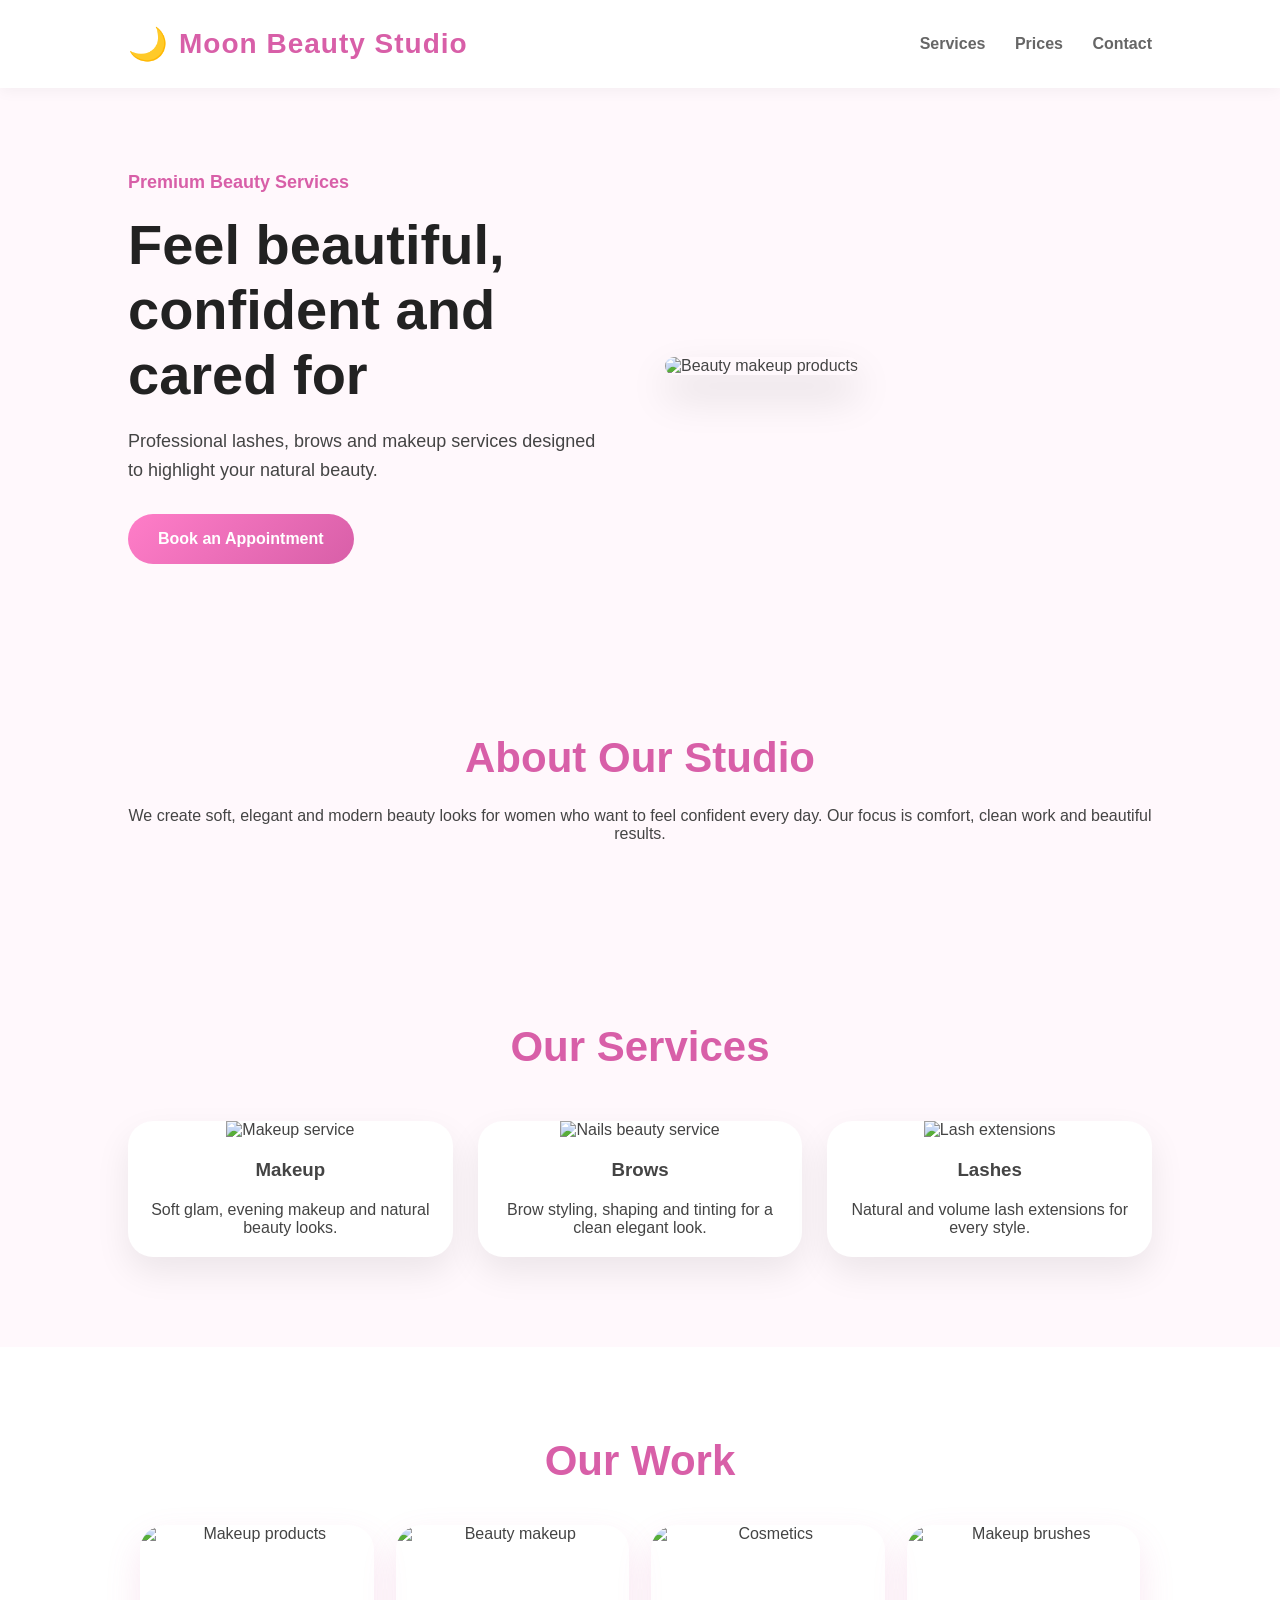
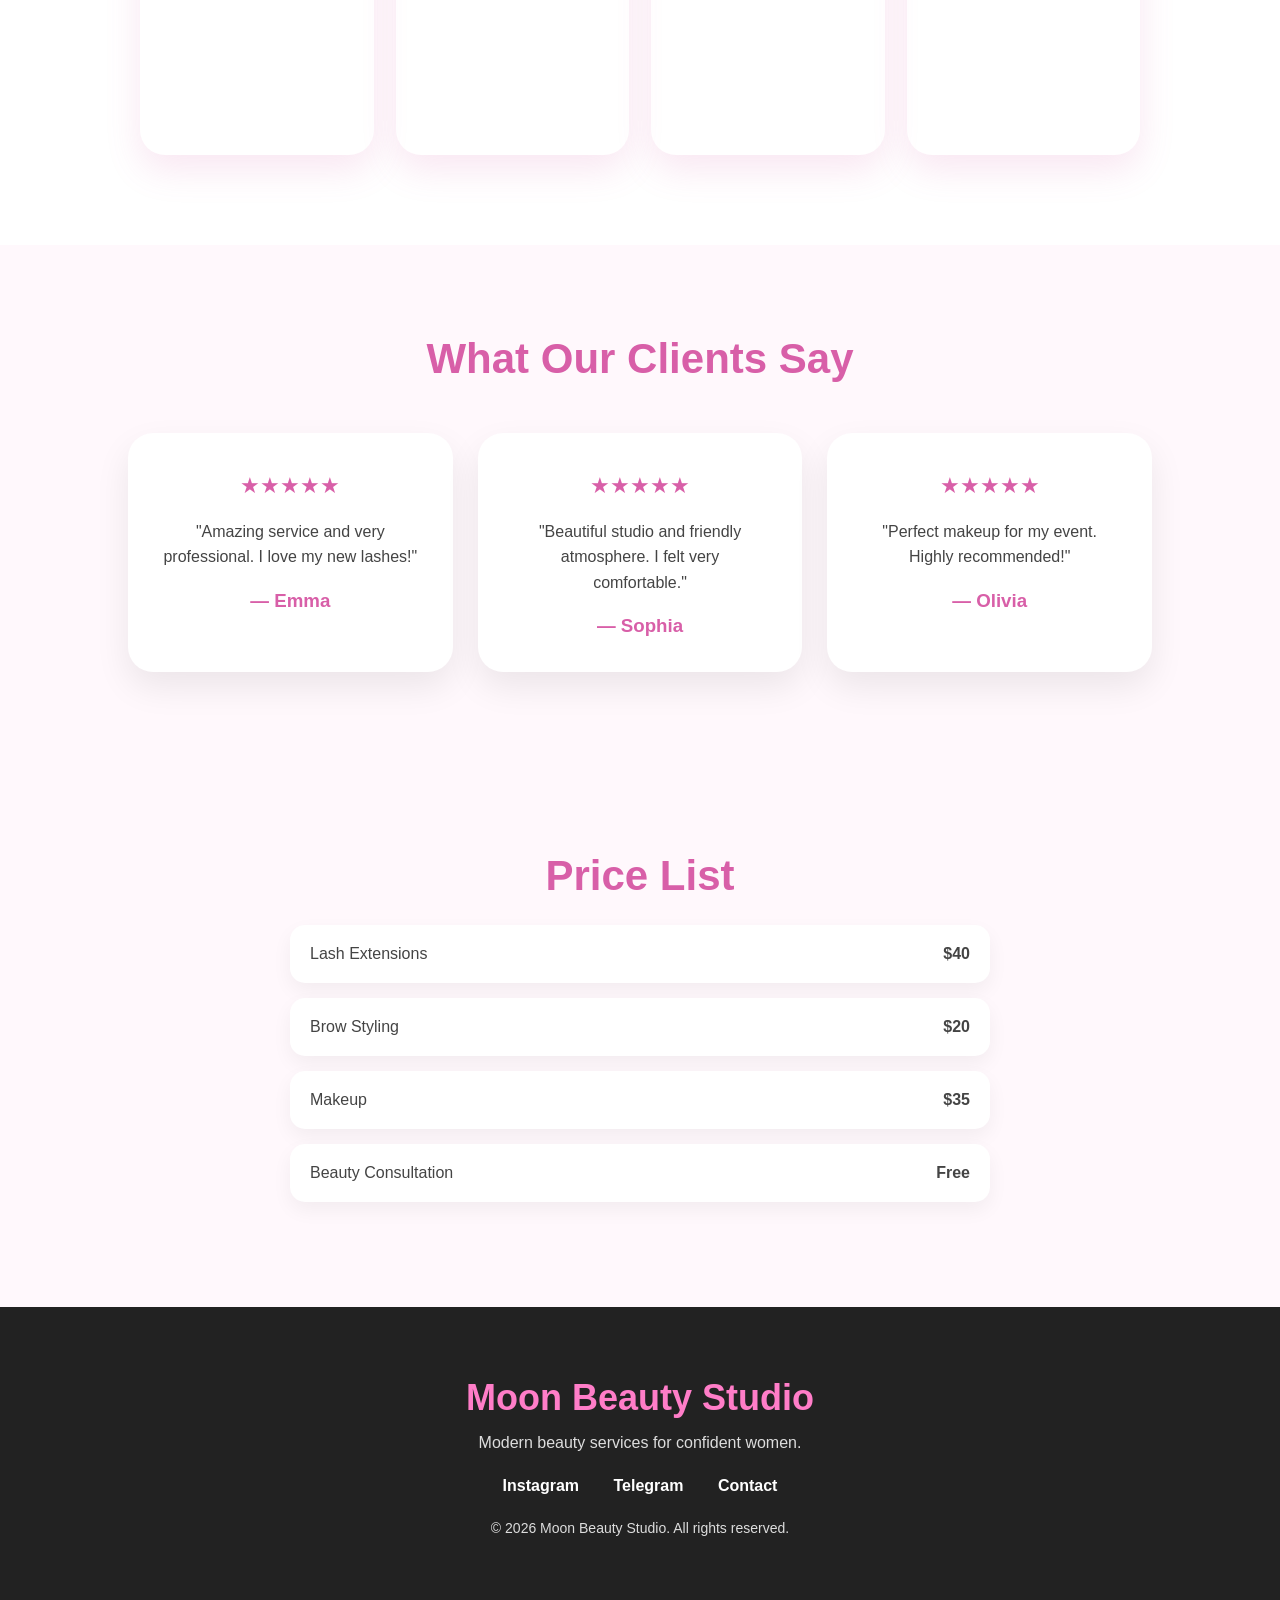
==== commit a721039e: "without "ready to book"" ====
--- a/beauty.html
+++ b/beauty.html
@@ -130,12 +130,6 @@
     </div>
 </section>
 
-<section class="contact-section" id="contact">
-    <h2>Ready to book?</h2>
-    <p>Contact us on Instagram and choose your perfect beauty service.</p>
-    <a class="main-btn" href="#">Book on Instagram</a>
-</section>
-
 <footer class="footer">
     <h2>Moon Beauty Studio</h2>
     <p>Modern beauty services for confident women.</p>
